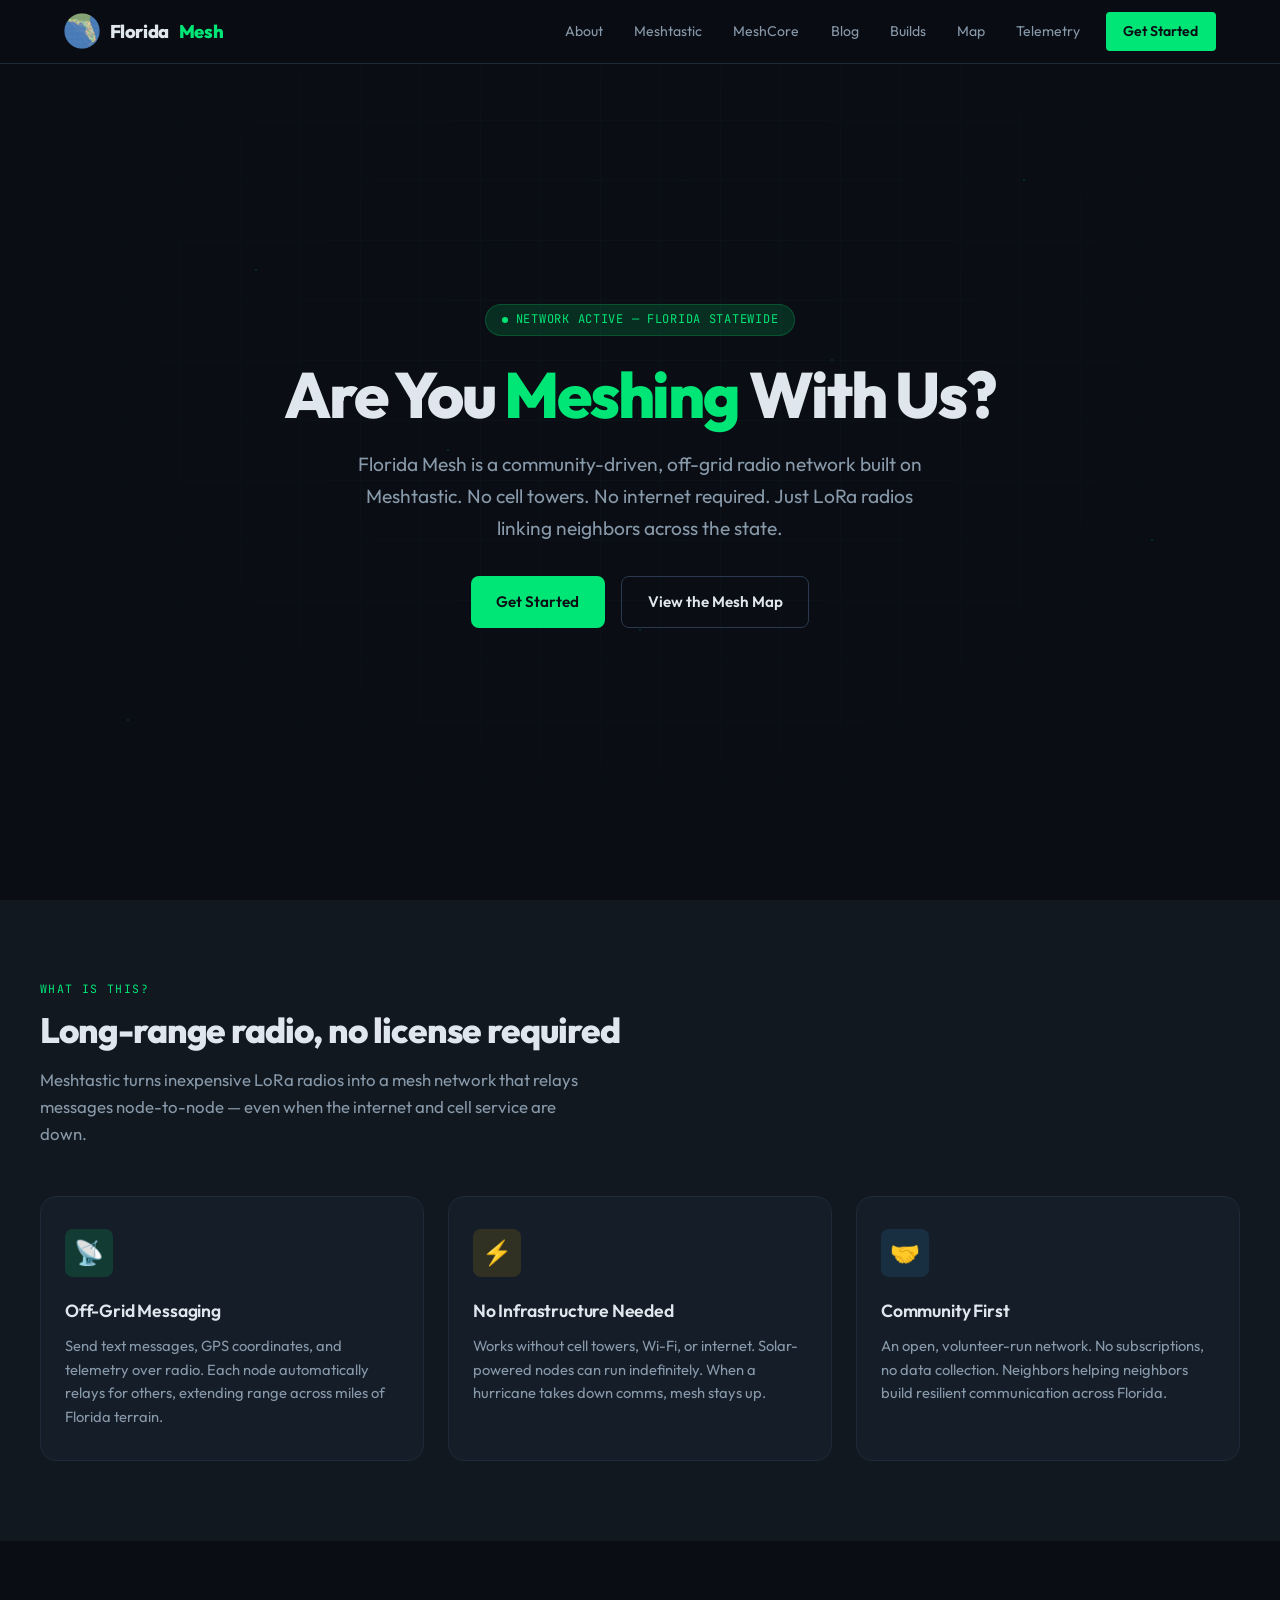
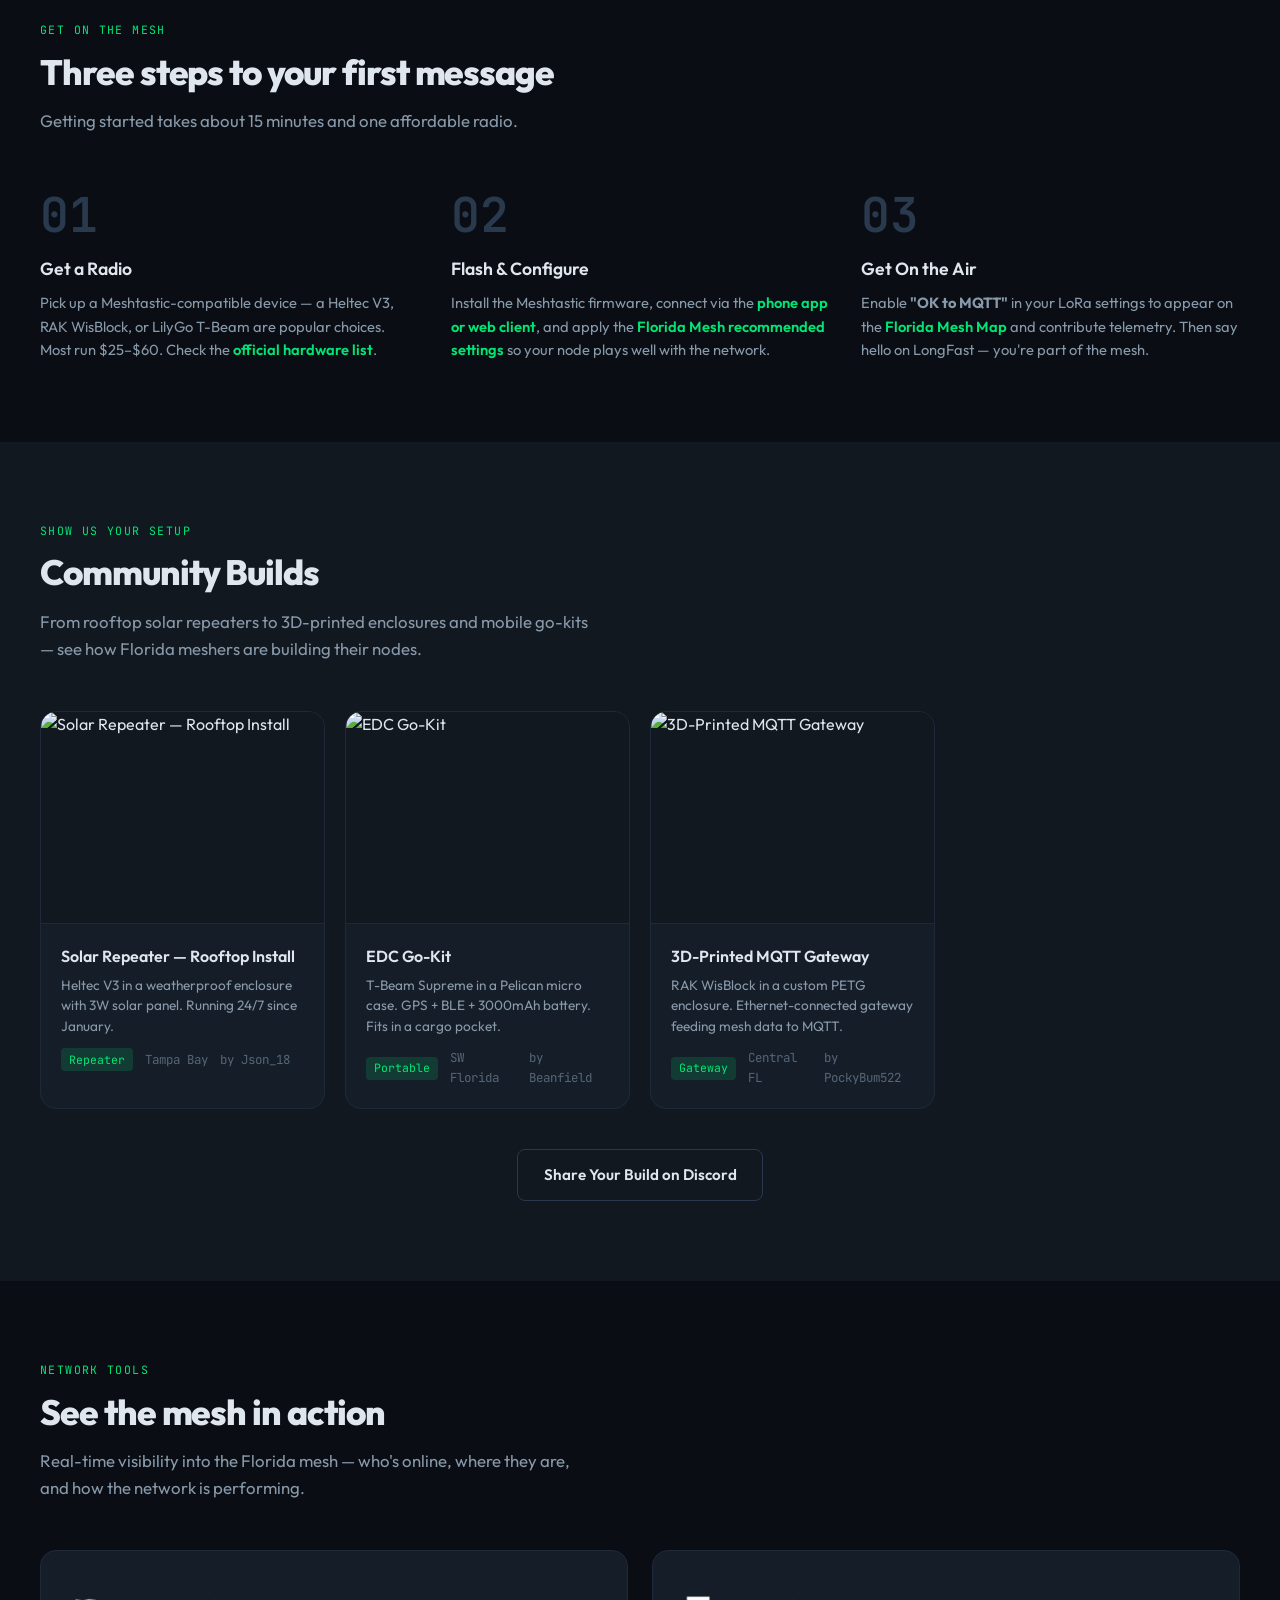
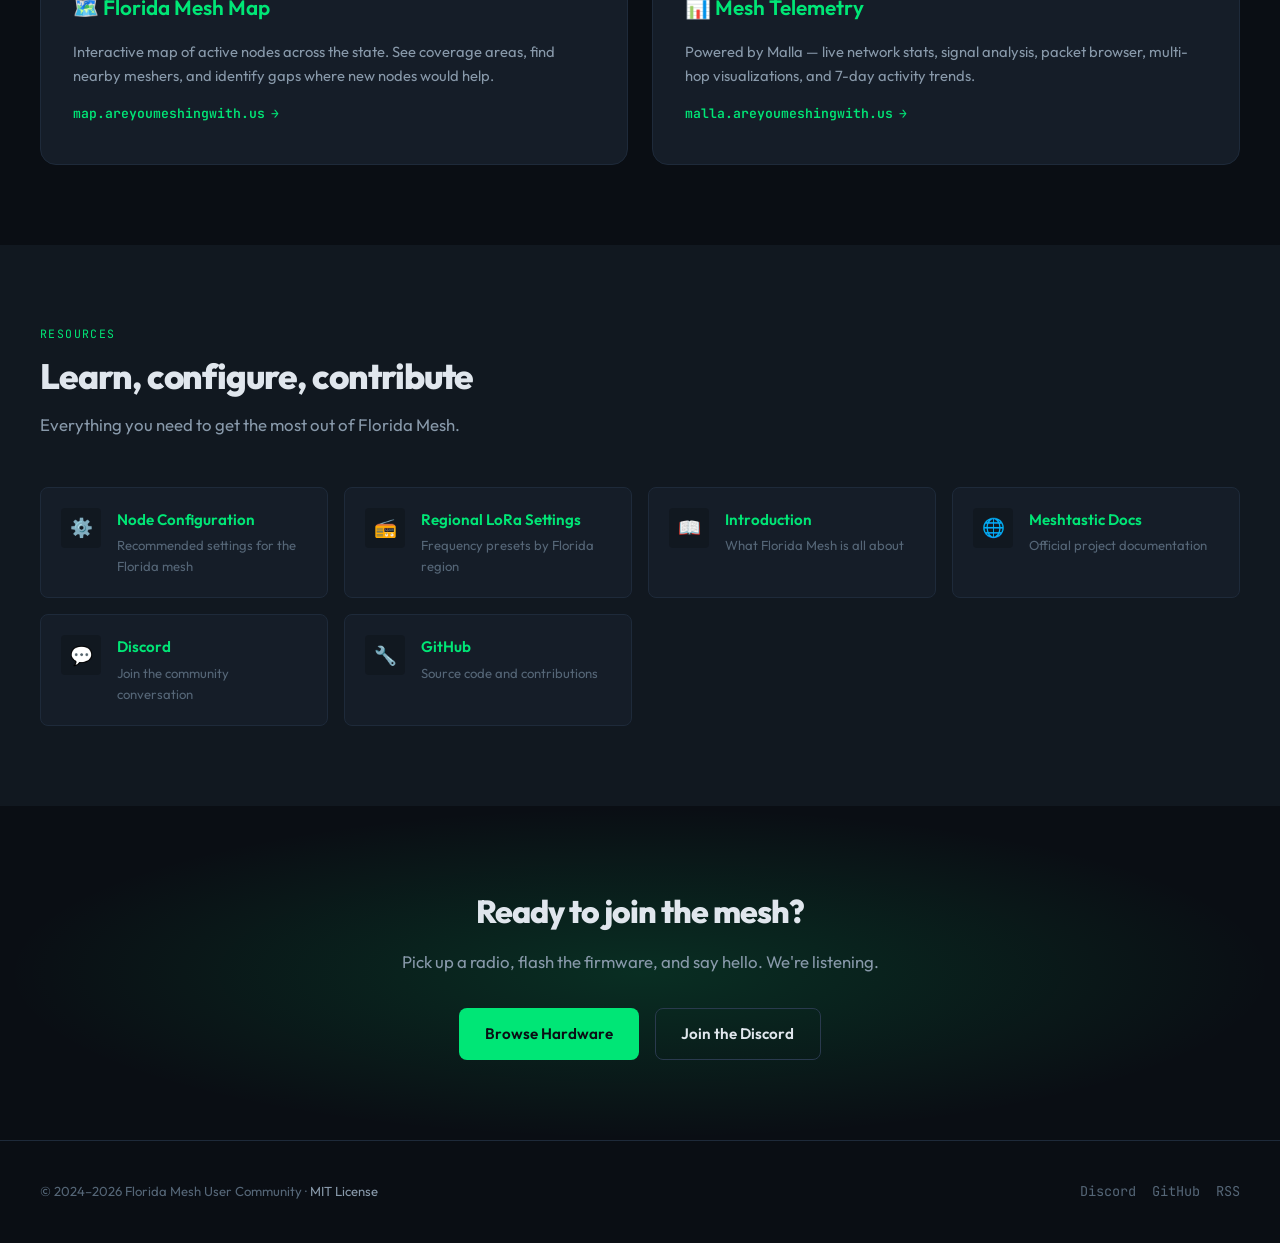
==== index.html @ 5ef7ae84 "Florida Mesh site redesign proposal" ====
<!DOCTYPE html>
<html lang="en">
<head>
  <meta charset="UTF-8">
  <meta name="viewport" content="width=device-width, initial-scale=1.0">
  <meta name="description" content="Florida Mesh — a community-driven Meshtastic mesh network connecting nodes across Florida using off-grid LoRa radio.">
  <title>Florida Mesh — Are You Meshing With Us?</title>
  <link rel="preconnect" href="https://fonts.googleapis.com">
  <link rel="preconnect" href="https://fonts.gstatic.com" crossorigin>
  <link href="https://fonts.googleapis.com/css2?family=JetBrains+Mono:wght@400;600&family=Outfit:wght@300;400;600;800&display=swap" rel="stylesheet">
  <link rel="stylesheet" href="style.css">
  <link rel="icon" href="images/logo-sm.png" type="image/png">
</head>
<body>

  <!-- ======== NAVIGATION ======== -->
  <nav class="site-nav" role="navigation" aria-label="Main navigation">
    <div class="nav-inner">
      <a href="/" class="nav-brand" aria-label="Florida Mesh Home">
        <img src="images/logo-sm.png" alt="Florida Mesh logo" width="36" height="36">
        Florida <span>Mesh</span>
      </a>

      <button class="nav-toggle" aria-label="Toggle menu" aria-expanded="false">
        <span></span><span></span><span></span>
      </button>

      <ul class="nav-links" id="nav-links" role="list">
        <li><a href="#about">About</a></li>
        <li><a href="https://areyoumeshingwith.us/docs/meshtastic-docs/">Meshtastic</a></li>
        <li><a href="https://areyoumeshingwith.us/docs/meshcore-docs/">MeshCore</a></li>
        <li><a href="https://areyoumeshingwith.us/blog/">Blog</a></li>
        <li><a href="#builds">Builds</a></li>
        <li><a href="https://map.areyoumeshingwith.us" target="_blank" rel="noopener">Map</a></li>
        <li><a href="https://malla.areyoumeshingwith.us" target="_blank" rel="noopener">Telemetry</a></li>
        <li><a href="#get-started" class="nav-cta">Get Started</a></li>
      </ul>
    </div>
  </nav>

  <!-- ======== HERO ======== -->
  <section class="hero" id="home">
    <div class="hero-mesh" aria-hidden="true"></div>
    <div class="hero-content">
      <div class="hero-badge">Network Active — Florida Statewide</div>
      <h1>Are You <em>Meshing</em> With&nbsp;Us?</h1>
      <p class="hero-sub">
        Florida Mesh is a community-driven, off-grid radio network built on Meshtastic.
        No cell towers. No internet required. Just LoRa radios linking neighbors
        across the state.
      </p>
      <div class="hero-actions">
        <a href="#get-started" class="btn btn-primary">Get Started</a>
        <a href="https://map.areyoumeshingwith.us" class="btn btn-secondary" target="_blank" rel="noopener">View the Mesh Map</a>
      </div>
    </div>
  </section>

  <!-- ======== WHAT IS MESHTASTIC ======== -->
  <section class="section section-alt" id="about">
    <div class="section-inner">
      <div class="section-label reveal">What is this?</div>
      <h2 class="section-title reveal">Long-range radio, no license required</h2>
      <p class="section-desc reveal">
        Meshtastic turns inexpensive LoRa radios into a mesh network that relays messages
        node-to-node — even when the internet and cell service are down.
      </p>

      <div class="explainer-grid">
        <div class="explainer-card reveal">
          <div class="explainer-icon green">📡</div>
          <h3>Off-Grid Messaging</h3>
          <p>
            Send text messages, GPS coordinates, and telemetry over radio. Each node
            automatically relays for others, extending range across miles of Florida terrain.
          </p>
        </div>
        <div class="explainer-card reveal">
          <div class="explainer-icon amber">⚡</div>
          <h3>No Infrastructure Needed</h3>
          <p>
            Works without cell towers, Wi-Fi, or internet. Solar-powered nodes can run
            indefinitely. When a hurricane takes down comms, mesh stays up.
          </p>
        </div>
        <div class="explainer-card reveal">
          <div class="explainer-icon blue">🤝</div>
          <h3>Community First</h3>
          <p>
            An open, volunteer-run network. No subscriptions, no data collection.
            Neighbors helping neighbors build resilient communication across Florida.
          </p>
        </div>
      </div>
    </div>
  </section>

  <!-- ======== GET STARTED ======== -->
  <section class="section" id="get-started">
    <div class="section-inner">
      <div class="section-label reveal">Get on the mesh</div>
      <h2 class="section-title reveal">Three steps to your first message</h2>
      <p class="section-desc reveal">
        Getting started takes about 15 minutes and one affordable radio.
      </p>

      <div class="steps">
        <div class="step reveal">
          <h3>Get a Radio</h3>
          <p>
            Pick up a Meshtastic-compatible device — a Heltec V3, RAK WisBlock,
            or LilyGo T-Beam are popular choices. Most run $25–$60. Check the
            <a href="https://meshtastic.org/docs/hardware/" target="_blank" rel="noopener">official hardware list</a>.
          </p>
        </div>
        <div class="step reveal">
          <h3>Flash &amp; Configure</h3>
          <p>
            Install the Meshtastic firmware, connect via the
            <a href="https://meshtastic.org/docs/software/" target="_blank" rel="noopener">phone app or web client</a>,
            and apply the
            <a href="https://areyoumeshingwith.us/docs/meshtastic-docs/configuration/">Florida Mesh recommended settings</a>
            so your node plays well with the network.
          </p>
        </div>
        <div class="step reveal">
          <h3>Get On the Air</h3>
          <p>
            Enable <strong>"OK to MQTT"</strong> in your LoRa settings to appear on the
            <a href="https://map.areyoumeshingwith.us" target="_blank" rel="noopener">Florida Mesh Map</a>
            and contribute telemetry. Then say hello on LongFast — you're part of the mesh.
          </p>
        </div>
      </div>
    </div>
  </section>

  <!-- ======== COMMUNITY BUILDS ======== -->
  <section class="section section-alt" id="builds">
    <div class="section-inner">
      <div class="section-label reveal">Show us your setup</div>
      <h2 class="section-title reveal">Community Builds</h2>
      <p class="section-desc reveal">
        From rooftop solar repeaters to 3D-printed enclosures and mobile go-kits —
        see how Florida meshers are building their nodes.
      </p>

      <!-- JS populates this from builds.json. Static fallback below for no-JS. -->
      <div class="builds-grid" id="builds-grid">
        <noscript>
          <div class="build-card">
            <div class="build-image">
              <div class="placeholder-inner">
                <div class="placeholder-icon">📡</div>
                Builds load with JS
              </div>
            </div>
            <div class="build-info">
              <h3>Enable JavaScript</h3>
              <p>Community builds are loaded dynamically. Enable JS or visit our Discord to see them.</p>
            </div>
          </div>
        </noscript>
      </div>

      <div class="builds-cta reveal">
        <a href="https://discord.com/invite/floridamesh" class="btn btn-secondary" target="_blank" rel="noopener">
          Share Your Build on Discord
        </a>
      </div>
    </div>
  </section>

  <!-- ======== NETWORK TOOLS ======== -->
  <section class="section" id="tools">
    <div class="section-inner">
      <div class="section-label reveal">Network tools</div>
      <h2 class="section-title reveal">See the mesh in action</h2>
      <p class="section-desc reveal">
        Real-time visibility into the Florida mesh — who's online, where they are,
        and how the network is performing.
      </p>

      <div class="tools-grid">
        <a href="https://map.areyoumeshingwith.us" class="tool-card reveal" target="_blank" rel="noopener">
          <h3>🗺️ Florida Mesh Map</h3>
          <p>
            Interactive map of active nodes across the state. See coverage areas,
            find nearby meshers, and identify gaps where new nodes would help.
          </p>
          <span class="tool-link">map.areyoumeshingwith.us</span>
        </a>

        <a href="https://malla.areyoumeshingwith.us" class="tool-card reveal" target="_blank" rel="noopener">
          <h3>📊 Mesh Telemetry</h3>
          <p>
            Powered by Malla — live network stats, signal analysis, packet browser,
            multi-hop visualizations, and 7-day activity trends.
          </p>
          <span class="tool-link">malla.areyoumeshingwith.us</span>
        </a>
      </div>
    </div>
  </section>

  <!-- ======== RESOURCES ======== -->
  <section class="section section-alt" id="resources">
    <div class="section-inner">
      <div class="section-label reveal">Resources</div>
      <h2 class="section-title reveal">Learn, configure, contribute</h2>
      <p class="section-desc reveal">
        Everything you need to get the most out of Florida Mesh.
      </p>

      <div class="resources-grid">
        <a href="https://areyoumeshingwith.us/docs/meshtastic-docs/configuration/" class="resource-item reveal">
          <div class="resource-icon">⚙️</div>
          <div class="resource-text">
            <h4>Node Configuration</h4>
            <p>Recommended settings for the Florida mesh</p>
          </div>
        </a>

        <a href="https://areyoumeshingwith.us/docs/meshtastic-docs/regional-lora-settings/" class="resource-item reveal">
          <div class="resource-icon">📻</div>
          <div class="resource-text">
            <h4>Regional LoRa Settings</h4>
            <p>Frequency presets by Florida region</p>
          </div>
        </a>

        <a href="https://areyoumeshingwith.us/docs/introduction/" class="resource-item reveal">
          <div class="resource-icon">📖</div>
          <div class="resource-text">
            <h4>Introduction</h4>
            <p>What Florida Mesh is all about</p>
          </div>
        </a>

        <a href="https://meshtastic.org/docs/introduction/" class="resource-item reveal" target="_blank" rel="noopener">
          <div class="resource-icon">🌐</div>
          <div class="resource-text">
            <h4>Meshtastic Docs</h4>
            <p>Official project documentation</p>
          </div>
        </a>

        <a href="https://discord.com/invite/floridamesh" class="resource-item reveal" target="_blank" rel="noopener">
          <div class="resource-icon">💬</div>
          <div class="resource-text">
            <h4>Discord</h4>
            <p>Join the community conversation</p>
          </div>
        </a>

        <a href="https://github.com/flmesh" class="resource-item reveal" target="_blank" rel="noopener">
          <div class="resource-icon">🔧</div>
          <div class="resource-text">
            <h4>GitHub</h4>
            <p>Source code and contributions</p>
          </div>
        </a>
      </div>
    </div>
  </section>

  <!-- ======== CTA BANNER ======== -->
  <section class="cta-banner">
    <h2 class="reveal">Ready to join the mesh?</h2>
    <p class="reveal">Pick up a radio, flash the firmware, and say hello. We're listening.</p>
    <div class="hero-actions reveal">
      <a href="https://meshtastic.org/docs/hardware/" class="btn btn-primary" target="_blank" rel="noopener">Browse Hardware</a>
      <a href="https://discord.com/invite/floridamesh" class="btn btn-secondary" target="_blank" rel="noopener">Join the Discord</a>
    </div>
  </section>

  <!-- ======== FOOTER ======== -->
  <footer class="site-footer">
    <div class="footer-inner">
      <div class="footer-left">
        © 2024–2026 Florida Mesh User Community ·
        <a href="https://github.com/flmesh/areyoumeshingwith.us/blob/main/LICENSE" target="_blank" rel="noopener">MIT License</a>
      </div>
      <div class="footer-socials">
        <a href="https://discord.com/invite/floridamesh" target="_blank" rel="noopener">Discord</a>
        <a href="https://github.com/flmesh" target="_blank" rel="noopener">GitHub</a>
        <a href="https://areyoumeshingwith.us/index.xml">RSS</a>
      </div>
    </div>
  </footer>

  <script src="site.js"></script>
</body>
</html>
---- style.css ----
/* ============================================
   Florida Mesh — Site Stylesheet
   Pure CSS3 — no preprocessor, no framework
   ============================================ */

/* ============================================
   CUSTOM PROPERTIES
   ============================================ */
:root {
  --bg-primary: #0a0e14;
  --bg-secondary: #111820;
  --bg-card: #151d28;
  --bg-card-hover: #1a2433;
  --border-subtle: #1e2a3a;
  --border-accent: #2a3a4e;

  --text-primary: #e0e6ed;
  --text-secondary: #8899aa;
  --text-muted: #556677;

  --accent-green: #00e676;
  --accent-green-dim: #00c853;
  --accent-green-glow: rgba(0, 230, 118, 0.15);
  --accent-amber: #ffc107;
  --accent-amber-dim: #ff9800;
  --accent-blue: #29b6f6;

  --font-display: 'Outfit', sans-serif;
  --font-mono: 'JetBrains Mono', monospace;

  --radius-sm: 4px;
  --radius-md: 8px;
  --radius-lg: 16px;

  --max-width: 1200px;
  --nav-height: 64px;
}

/* ============================================
   RESET & BASE
   ============================================ */
*, *::before, *::after {
  margin: 0;
  padding: 0;
  box-sizing: border-box;
}

html {
  scroll-behavior: smooth;
  -webkit-text-size-adjust: 100%;
}

body {
  font-family: var(--font-display);
  font-weight: 400;
  color: var(--text-primary);
  background: var(--bg-primary);
  line-height: 1.6;
  overflow-x: hidden;
}

a {
  color: var(--accent-green);
  text-decoration: none;
  transition: color 0.2s;
}

a:hover {
  color: var(--accent-green-dim);
}

img {
  max-width: 100%;
  height: auto;
  display: block;
}

/* ============================================
   NAVIGATION
   ============================================ */
.site-nav {
  position: fixed;
  top: 0;
  left: 0;
  right: 0;
  height: var(--nav-height);
  background: rgba(10, 14, 20, 0.92);
  backdrop-filter: blur(12px);
  -webkit-backdrop-filter: blur(12px);
  border-bottom: 1px solid var(--border-subtle);
  z-index: 1000;
  display: flex;
  align-items: center;
  justify-content: center;
}

.nav-inner {
  width: 100%;
  max-width: var(--max-width);
  padding: 0 1.5rem;
  display: flex;
  align-items: center;
  justify-content: space-between;
}

.nav-brand {
  display: flex;
  align-items: center;
  gap: 0.6rem;
  font-weight: 800;
  font-size: 1.15rem;
  color: var(--text-primary);
  letter-spacing: -0.02em;
}

.nav-brand img {
  width: 36px;
  height: 36px;
}

.nav-brand span {
  color: var(--accent-green);
}

.nav-links {
  display: flex;
  align-items: center;
  gap: 0.25rem;
  list-style: none;
}

.nav-links a {
  display: block;
  padding: 0.5rem 0.85rem;
  color: var(--text-secondary);
  font-size: 0.88rem;
  font-weight: 400;
  border-radius: var(--radius-sm);
  transition: color 0.2s, background 0.2s;
  white-space: nowrap;
}

.nav-links a:hover {
  color: var(--text-primary);
  background: rgba(255, 255, 255, 0.04);
}

.nav-links a.nav-cta {
  background: var(--accent-green);
  color: var(--bg-primary);
  font-weight: 600;
  padding: 0.5rem 1.1rem;
  margin-left: 0.5rem;
}

.nav-links a.nav-cta:hover {
  background: var(--accent-green-dim);
  color: var(--bg-primary);
}

/* Hamburger toggle */
.nav-toggle {
  display: none;
  background: none;
  border: none;
  cursor: pointer;
  padding: 0.5rem;
  flex-direction: column;
  gap: 5px;
}

.nav-toggle span {
  display: block;
  width: 22px;
  height: 2px;
  background: var(--text-secondary);
  border-radius: 2px;
  transition: transform 0.3s, opacity 0.3s;
}

.nav-toggle.active span:nth-child(1) {
  transform: translateY(7px) rotate(45deg);
}

.nav-toggle.active span:nth-child(2) {
  opacity: 0;
}

.nav-toggle.active span:nth-child(3) {
  transform: translateY(-7px) rotate(-45deg);
}

/* ============================================
   HERO
   ============================================ */
.hero {
  position: relative;
  min-height: 100vh;
  display: flex;
  align-items: center;
  justify-content: center;
  padding: calc(var(--nav-height) + 2rem) 1.5rem 4rem;
  overflow: hidden;
}

.hero-mesh {
  position: absolute;
  inset: 0;
  opacity: 0.12;
  background:
    radial-gradient(circle at 20% 30%, var(--accent-green) 1px, transparent 1px),
    radial-gradient(circle at 80% 20%, var(--accent-green) 1px, transparent 1px),
    radial-gradient(circle at 50% 70%, var(--accent-green) 1px, transparent 1px),
    radial-gradient(circle at 10% 80%, var(--accent-green) 1px, transparent 1px),
    radial-gradient(circle at 90% 60%, var(--accent-green) 1px, transparent 1px),
    radial-gradient(circle at 35% 50%, var(--accent-green) 1px, transparent 1px),
    radial-gradient(circle at 65% 40%, var(--accent-green) 1px, transparent 1px);
  background-size: 100% 100%;
  animation: mesh-drift 20s ease-in-out infinite alternate;
}

@keyframes mesh-drift {
  0% { transform: scale(1) translate(0, 0); }
  100% { transform: scale(1.1) translate(-2%, -1%); }
}

.hero::before {
  content: '';
  position: absolute;
  inset: 0;
  background-image:
    linear-gradient(var(--border-subtle) 1px, transparent 1px),
    linear-gradient(90deg, var(--border-subtle) 1px, transparent 1px);
  background-size: 60px 60px;
  opacity: 0.15;
  mask-image: radial-gradient(ellipse at 50% 40%, black 20%, transparent 70%);
  -webkit-mask-image: radial-gradient(ellipse at 50% 40%, black 20%, transparent 70%);
}

.hero-content {
  position: relative;
  z-index: 1;
  max-width: 760px;
  text-align: center;
}

.hero-badge {
  display: inline-flex;
  align-items: center;
  gap: 0.5rem;
  padding: 0.35rem 1rem;
  background: var(--accent-green-glow);
  border: 1px solid rgba(0, 230, 118, 0.2);
  border-radius: 100px;
  font-family: var(--font-mono);
  font-size: 0.75rem;
  color: var(--accent-green);
  letter-spacing: 0.06em;
  text-transform: uppercase;
  margin-bottom: 1.5rem;
  animation: fade-in-up 0.6s ease-out both;
}

.hero-badge::before {
  content: '';
  width: 6px;
  height: 6px;
  background: var(--accent-green);
  border-radius: 50%;
  animation: pulse-dot 2s ease-in-out infinite;
}

@keyframes pulse-dot {
  0%, 100% { opacity: 1; box-shadow: 0 0 0 0 rgba(0, 230, 118, 0.4); }
  50% { opacity: 0.7; box-shadow: 0 0 0 6px rgba(0, 230, 118, 0); }
}

.hero h1 {
  font-size: clamp(2.4rem, 6vw, 4rem);
  font-weight: 800;
  line-height: 1.08;
  letter-spacing: -0.035em;
  margin-bottom: 1.25rem;
  animation: fade-in-up 0.6s ease-out 0.1s both;
}

.hero h1 em {
  font-style: normal;
  color: var(--accent-green);
}

.hero-sub {
  font-size: clamp(1rem, 2.2vw, 1.2rem);
  color: var(--text-secondary);
  line-height: 1.65;
  max-width: 580px;
  margin: 0 auto 2rem;
  animation: fade-in-up 0.6s ease-out 0.2s both;
}

.hero-actions {
  display: flex;
  gap: 1rem;
  justify-content: center;
  flex-wrap: wrap;
  animation: fade-in-up 0.6s ease-out 0.3s both;
}

@keyframes fade-in-up {
  from { opacity: 0; transform: translateY(16px); }
  to { opacity: 1; transform: translateY(0); }
}

/* ============================================
   BUTTONS
   ============================================ */
.btn {
  display: inline-flex;
  align-items: center;
  gap: 0.5rem;
  padding: 0.8rem 1.6rem;
  font-family: var(--font-display);
  font-size: 0.95rem;
  font-weight: 600;
  border-radius: var(--radius-md);
  border: none;
  cursor: pointer;
  transition: transform 0.15s, box-shadow 0.2s, background 0.2s;
}

.btn:active { transform: scale(0.97); }

.btn-primary {
  background: var(--accent-green);
  color: var(--bg-primary);
}

.btn-primary:hover {
  background: var(--accent-green-dim);
  color: var(--bg-primary);
  box-shadow: 0 0 24px rgba(0, 230, 118, 0.25);
}

.btn-secondary {
  background: transparent;
  color: var(--text-primary);
  border: 1px solid var(--border-accent);
}

.btn-secondary:hover {
  border-color: var(--text-secondary);
  color: var(--text-primary);
  background: rgba(255, 255, 255, 0.03);
}

/* ============================================
   SECTIONS — SHARED LAYOUT
   ============================================ */
.section {
  padding: 5rem 1.5rem;
}

.section-inner {
  max-width: var(--max-width);
  margin: 0 auto;
}

.section-label {
  font-family: var(--font-mono);
  font-size: 0.72rem;
  color: var(--accent-green);
  text-transform: uppercase;
  letter-spacing: 0.12em;
  margin-bottom: 0.75rem;
}

.section-title {
  font-size: clamp(1.6rem, 3.5vw, 2.2rem);
  font-weight: 800;
  letter-spacing: -0.03em;
  line-height: 1.15;
  margin-bottom: 1rem;
}

.section-desc {
  color: var(--text-secondary);
  font-size: 1.05rem;
  max-width: 560px;
  line-height: 1.6;
  margin-bottom: 3rem;
}

.section-alt {
  background: var(--bg-secondary);
}

/* ============================================
   EXPLAINER CARDS (3-up)
   ============================================ */
.explainer-grid {
  display: grid;
  grid-template-columns: repeat(3, 1fr);
  gap: 1.5rem;
}

.explainer-card {
  background: var(--bg-card);
  border: 1px solid var(--border-subtle);
  border-radius: var(--radius-lg);
  padding: 2rem 1.5rem;
  transition: border-color 0.25s, transform 0.2s;
}

.explainer-card:hover {
  border-color: var(--border-accent);
  transform: translateY(-2px);
}

.explainer-icon {
  width: 48px;
  height: 48px;
  display: flex;
  align-items: center;
  justify-content: center;
  border-radius: var(--radius-md);
  margin-bottom: 1.25rem;
  font-size: 1.5rem;
}

.explainer-icon.green { background: var(--accent-green-glow); }
.explainer-icon.amber { background: rgba(255, 193, 7, 0.12); }
.explainer-icon.blue { background: rgba(41, 182, 246, 0.12); }

.explainer-card h3 {
  font-size: 1.1rem;
  font-weight: 600;
  margin-bottom: 0.6rem;
  letter-spacing: -0.01em;
}

.explainer-card p {
  color: var(--text-secondary);
  font-size: 0.92rem;
  line-height: 1.6;
}

/* ============================================
   GET STARTED STEPS
   ============================================ */
.steps {
  display: grid;
  grid-template-columns: repeat(3, 1fr);
  gap: 2rem;
  counter-reset: step-counter;
}

.step {
  position: relative;
  counter-increment: step-counter;
  padding-top: 0.5rem;
}

.step::before {
  content: counter(step-counter, decimal-leading-zero);
  font-family: var(--font-mono);
  font-size: 3rem;
  font-weight: 600;
  color: var(--border-accent);
  line-height: 1;
  display: block;
  margin-bottom: 1rem;
}

.step h3 {
  font-size: 1.1rem;
  font-weight: 600;
  margin-bottom: 0.5rem;
}

.step p {
  color: var(--text-secondary);
  font-size: 0.92rem;
  line-height: 1.6;
}

.step a {
  font-weight: 600;
}

/* ============================================
   COMMUNITY BUILDS / GALLERY
   ============================================ */
.builds-grid {
  display: grid;
  grid-template-columns: repeat(auto-fill, minmax(280px, 1fr));
  gap: 1.25rem;
}

.build-card {
  background: var(--bg-card);
  border: 1px solid var(--border-subtle);
  border-radius: var(--radius-lg);
  overflow: hidden;
  transition: border-color 0.25s, transform 0.2s;
}

.build-card:hover {
  border-color: var(--border-accent);
  transform: translateY(-3px);
}

.build-image {
  width: 100%;
  aspect-ratio: 4/3;
  background: var(--bg-secondary);
  display: flex;
  align-items: center;
  justify-content: center;
  color: var(--text-muted);
  font-family: var(--font-mono);
  font-size: 0.8rem;
  border-bottom: 1px solid var(--border-subtle);
}

.build-image .placeholder-icon {
  font-size: 2.5rem;
  margin-bottom: 0.5rem;
}

.build-image .placeholder-inner {
  text-align: center;
}

.build-image-img {
  width: 100%;
  aspect-ratio: 4/3;
  object-fit: cover;
  background: var(--bg-secondary);
  border-bottom: 1px solid var(--border-subtle);
}

.build-info {
  padding: 1.25rem;
}

.build-info h3 {
  font-size: 1rem;
  font-weight: 600;
  margin-bottom: 0.35rem;
}

.build-info p {
  color: var(--text-secondary);
  font-size: 0.85rem;
  line-height: 1.5;
}

.build-meta {
  display: flex;
  align-items: center;
  gap: 0.75rem;
  margin-top: 0.75rem;
  font-size: 0.78rem;
  color: var(--text-muted);
  font-family: var(--font-mono);
}

.build-tag {
  padding: 0.15rem 0.5rem;
  background: var(--accent-green-glow);
  color: var(--accent-green);
  border-radius: var(--radius-sm);
  font-size: 0.72rem;
}

.builds-cta {
  text-align: center;
  margin-top: 2.5rem;
}

/* ============================================
   NETWORK TOOLS (Map + Telemetry)
   ============================================ */
.tools-grid {
  display: grid;
  grid-template-columns: repeat(2, 1fr);
  gap: 1.5rem;
}

.tool-card {
  background: var(--bg-card);
  border: 1px solid var(--border-subtle);
  border-radius: var(--radius-lg);
  padding: 2.5rem 2rem;
  display: flex;
  flex-direction: column;
  gap: 1rem;
  transition: border-color 0.25s, transform 0.2s;
}

.tool-card:hover {
  border-color: var(--accent-green);
  transform: translateY(-2px);
  color: var(--text-primary);
}

.tool-card h3 {
  font-size: 1.3rem;
  font-weight: 600;
}

.tool-card p {
  color: var(--text-secondary);
  font-size: 0.92rem;
  line-height: 1.6;
  flex: 1;
}

.tool-link {
  font-family: var(--font-mono);
  font-size: 0.82rem;
  font-weight: 600;
  display: inline-flex;
  align-items: center;
  gap: 0.4rem;
}

.tool-link::after {
  content: '→';
  transition: transform 0.2s;
}

.tool-card:hover .tool-link::after {
  transform: translateX(4px);
}

/* ============================================
   RESOURCES GRID
   ============================================ */
.resources-grid {
  display: grid;
  grid-template-columns: repeat(auto-fill, minmax(240px, 1fr));
  gap: 1rem;
}

.resource-item {
  display: flex;
  align-items: flex-start;
  gap: 1rem;
  padding: 1.25rem;
  background: var(--bg-card);
  border: 1px solid var(--border-subtle);
  border-radius: var(--radius-md);
  transition: border-color 0.2s;
}

.resource-item:hover {
  border-color: var(--border-accent);
  color: var(--text-primary);
}

.resource-icon {
  flex-shrink: 0;
  width: 40px;
  height: 40px;
  display: flex;
  align-items: center;
  justify-content: center;
  background: var(--bg-secondary);
  border-radius: var(--radius-sm);
  font-size: 1.15rem;
}

.resource-text h4 {
  font-size: 0.95rem;
  font-weight: 600;
  margin-bottom: 0.2rem;
}

.resource-text p {
  font-size: 0.82rem;
  color: var(--text-muted);
}

/* ============================================
   CTA BANNER
   ============================================ */
.cta-banner {
  text-align: center;
  padding: 5rem 1.5rem;
  position: relative;
}

.cta-banner::before {
  content: '';
  position: absolute;
  inset: 0;
  background: radial-gradient(ellipse at 50% 50%, var(--accent-green-glow), transparent 70%);
  pointer-events: none;
}

.cta-banner h2 {
  font-size: clamp(1.5rem, 3vw, 2rem);
  font-weight: 800;
  letter-spacing: -0.03em;
  margin-bottom: 0.75rem;
  position: relative;
}

.cta-banner p {
  color: var(--text-secondary);
  font-size: 1.05rem;
  margin-bottom: 2rem;
  position: relative;
}

.cta-banner .hero-actions {
  position: relative;
}

/* ============================================
   FOOTER
   ============================================ */
.site-footer {
  border-top: 1px solid var(--border-subtle);
  padding: 2.5rem 1.5rem;
}

.footer-inner {
  max-width: var(--max-width);
  margin: 0 auto;
  display: flex;
  align-items: center;
  justify-content: space-between;
  flex-wrap: wrap;
  gap: 1rem;
}

.footer-left {
  font-size: 0.82rem;
  color: var(--text-muted);
}

.footer-left a {
  color: var(--text-secondary);
}

.footer-socials {
  display: flex;
  gap: 1rem;
}

.footer-socials a {
  color: var(--text-muted);
  font-size: 0.85rem;
  font-family: var(--font-mono);
  transition: color 0.2s;
}

.footer-socials a:hover {
  color: var(--accent-green);
}

/* ============================================
   PAGE CONTENT — for blog/docs subpages
   ============================================ */
.page-content {
  max-width: 780px;
  margin: 0 auto;
  padding: calc(var(--nav-height) + 3rem) 1.5rem 5rem;
}

.page-content h1 {
  font-size: clamp(1.8rem, 4vw, 2.4rem);
  font-weight: 800;
  letter-spacing: -0.03em;
  line-height: 1.15;
  margin-bottom: 0.5rem;
}

.page-content .page-meta {
  font-size: 0.85rem;
  color: var(--text-muted);
  font-family: var(--font-mono);
  margin-bottom: 2.5rem;
  padding-bottom: 1.5rem;
  border-bottom: 1px solid var(--border-subtle);
}

.page-content h2 {
  font-size: 1.4rem;
  font-weight: 700;
  margin-top: 2.5rem;
  margin-bottom: 0.75rem;
  letter-spacing: -0.02em;
}

.page-content h3 {
  font-size: 1.15rem;
  font-weight: 600;
  margin-top: 2rem;
  margin-bottom: 0.5rem;
}

.page-content p {
  color: var(--text-secondary);
  margin-bottom: 1.25rem;
  line-height: 1.7;
}

.page-content ul, .page-content ol {
  color: var(--text-secondary);
  margin-bottom: 1.25rem;
  padding-left: 1.5rem;
  line-height: 1.7;
}

.page-content li {
  margin-bottom: 0.4rem;
}

.page-content code {
  font-family: var(--font-mono);
  font-size: 0.88em;
  background: var(--bg-card);
  padding: 0.15em 0.4em;
  border-radius: var(--radius-sm);
  border: 1px solid var(--border-subtle);
}

.page-content pre {
  background: var(--bg-card);
  border: 1px solid var(--border-subtle);
  border-radius: var(--radius-md);
  padding: 1.25rem;
  overflow-x: auto;
  margin-bottom: 1.5rem;
}

.page-content pre code {
  background: none;
  border: none;
  padding: 0;
  font-size: 0.85rem;
  line-height: 1.6;
}

.page-content strong {
  color: var(--text-primary);
  font-weight: 600;
}

.page-content blockquote {
  border-left: 3px solid var(--accent-green);
  padding-left: 1.25rem;
  margin: 1.5rem 0;
  color: var(--text-secondary);
  font-style: italic;
}

/* ============================================
   SCROLL REVEAL (progressive enhancement)
   ============================================ */
.reveal {
  opacity: 0;
  transform: translateY(20px);
  transition: opacity 0.5s ease-out, transform 0.5s ease-out;
}

.reveal.visible {
  opacity: 1;
  transform: translateY(0);
}

/* ============================================
   RESPONSIVE — TABLET
   ============================================ */
@media (max-width: 900px) {
  .explainer-grid {
    grid-template-columns: 1fr;
    gap: 1rem;
  }

  .steps {
    grid-template-columns: 1fr;
    gap: 2.5rem;
  }

  .tools-grid {
    grid-template-columns: 1fr;
  }
}

/* ============================================
   RESPONSIVE — MOBILE
   ============================================ */
@media (max-width: 768px) {
  .nav-toggle {
    display: flex;
  }

  .nav-links {
    display: none;
    position: fixed;
    top: var(--nav-height);
    left: 0;
    right: 0;
    bottom: 0;
    background: rgba(10, 14, 20, 0.98);
    backdrop-filter: blur(16px);
    -webkit-backdrop-filter: blur(16px);
    flex-direction: column;
    align-items: stretch;
    padding: 1.5rem;
    gap: 0.25rem;
    overflow-y: auto;
  }

  .nav-links.open {
    display: flex;
  }

  .nav-links a {
    font-size: 1.05rem;
    padding: 0.85rem 1rem;
    border-radius: var(--radius-md);
  }

  .nav-links a.nav-cta {
    text-align: center;
    margin-left: 0;
    margin-top: 0.5rem;
  }

  .hero {
    min-height: auto;
    padding: calc(var(--nav-height) + 3rem) 1.25rem 3rem;
  }

  .hero h1 {
    font-size: clamp(2rem, 8vw, 2.8rem);
  }

  .section {
    padding: 3.5rem 1.25rem;
  }

  .builds-grid {
    grid-template-columns: 1fr;
  }

  .resources-grid {
    grid-template-columns: 1fr;
  }

  .footer-inner {
    flex-direction: column;
    text-align: center;
  }

  .page-content {
    padding: calc(var(--nav-height) + 2rem) 1.25rem 3rem;
  }
}

/* ============================================
   RESPONSIVE — SMALL MOBILE
   ============================================ */
@media (max-width: 480px) {
  .hero-actions {
    flex-direction: column;
    align-items: stretch;
  }

  .btn {
    justify-content: center;
  }

  .tool-card {
    padding: 1.75rem 1.25rem;
  }
}
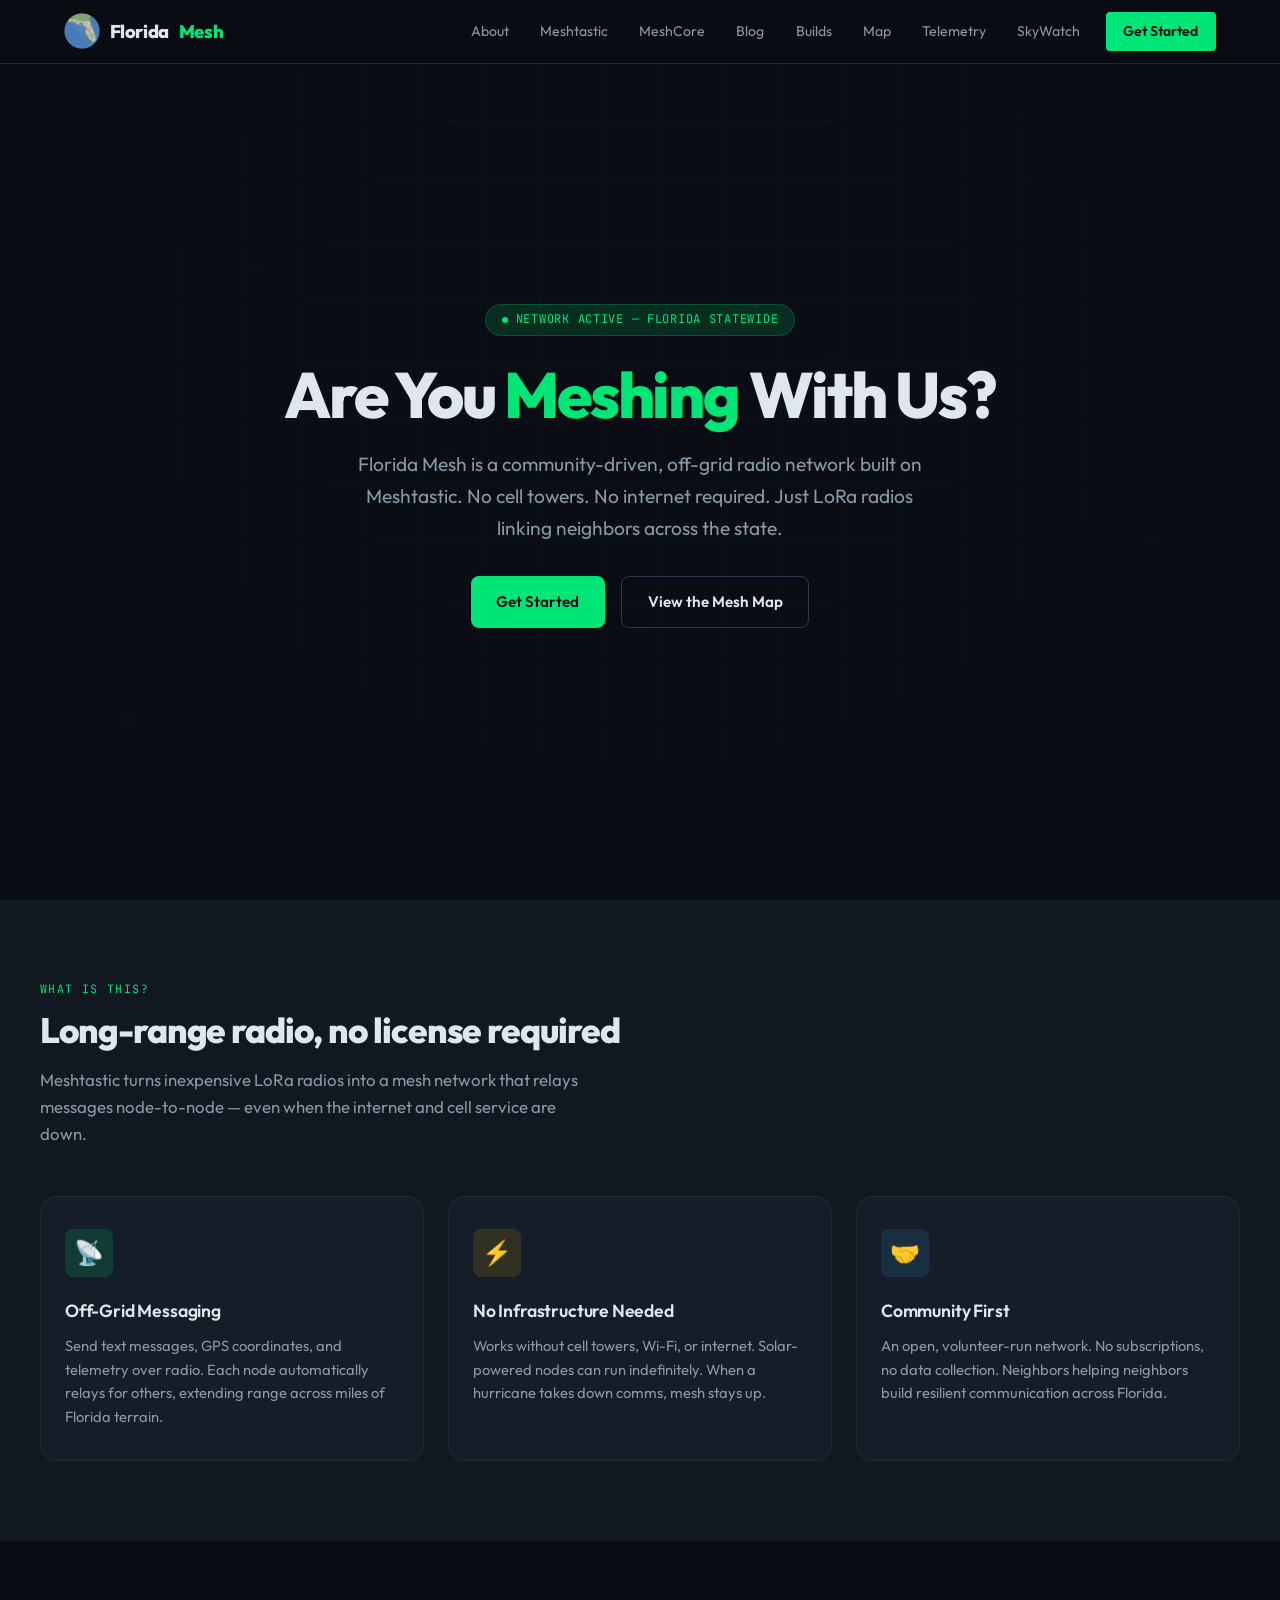
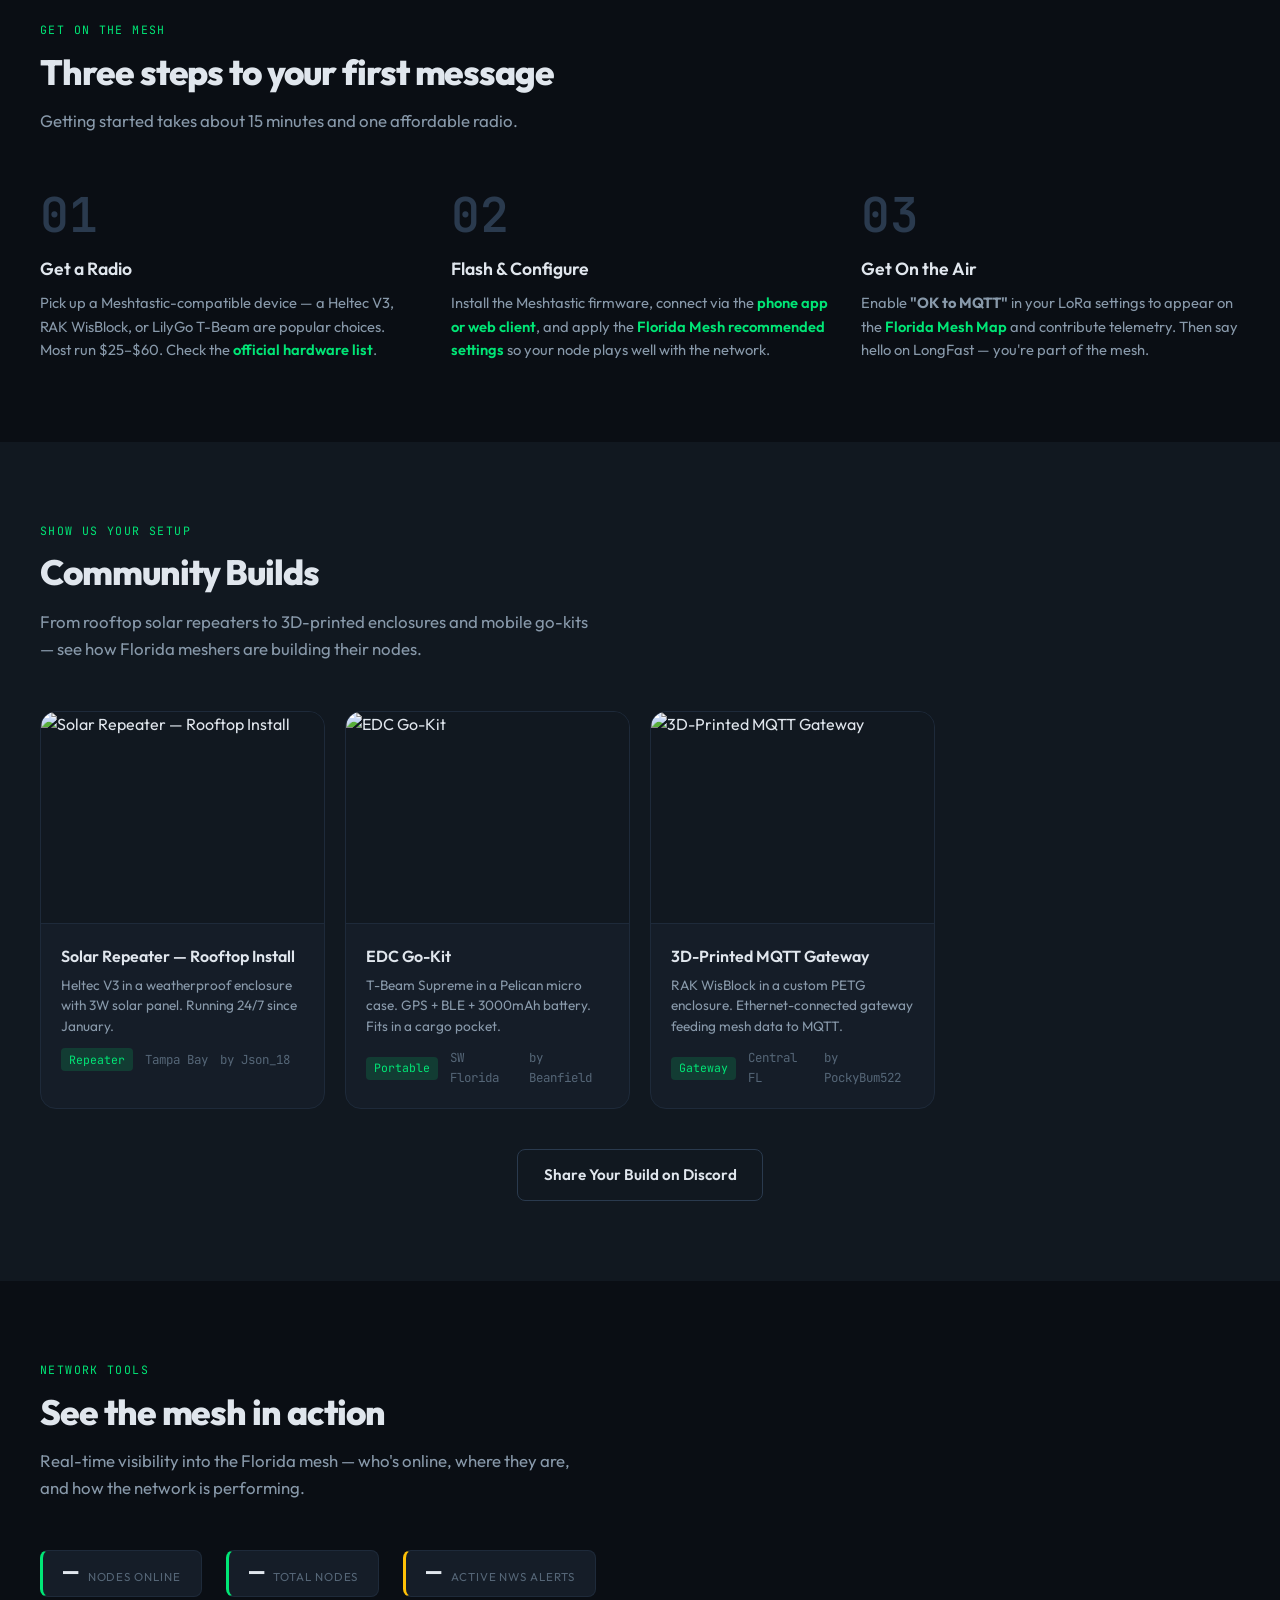
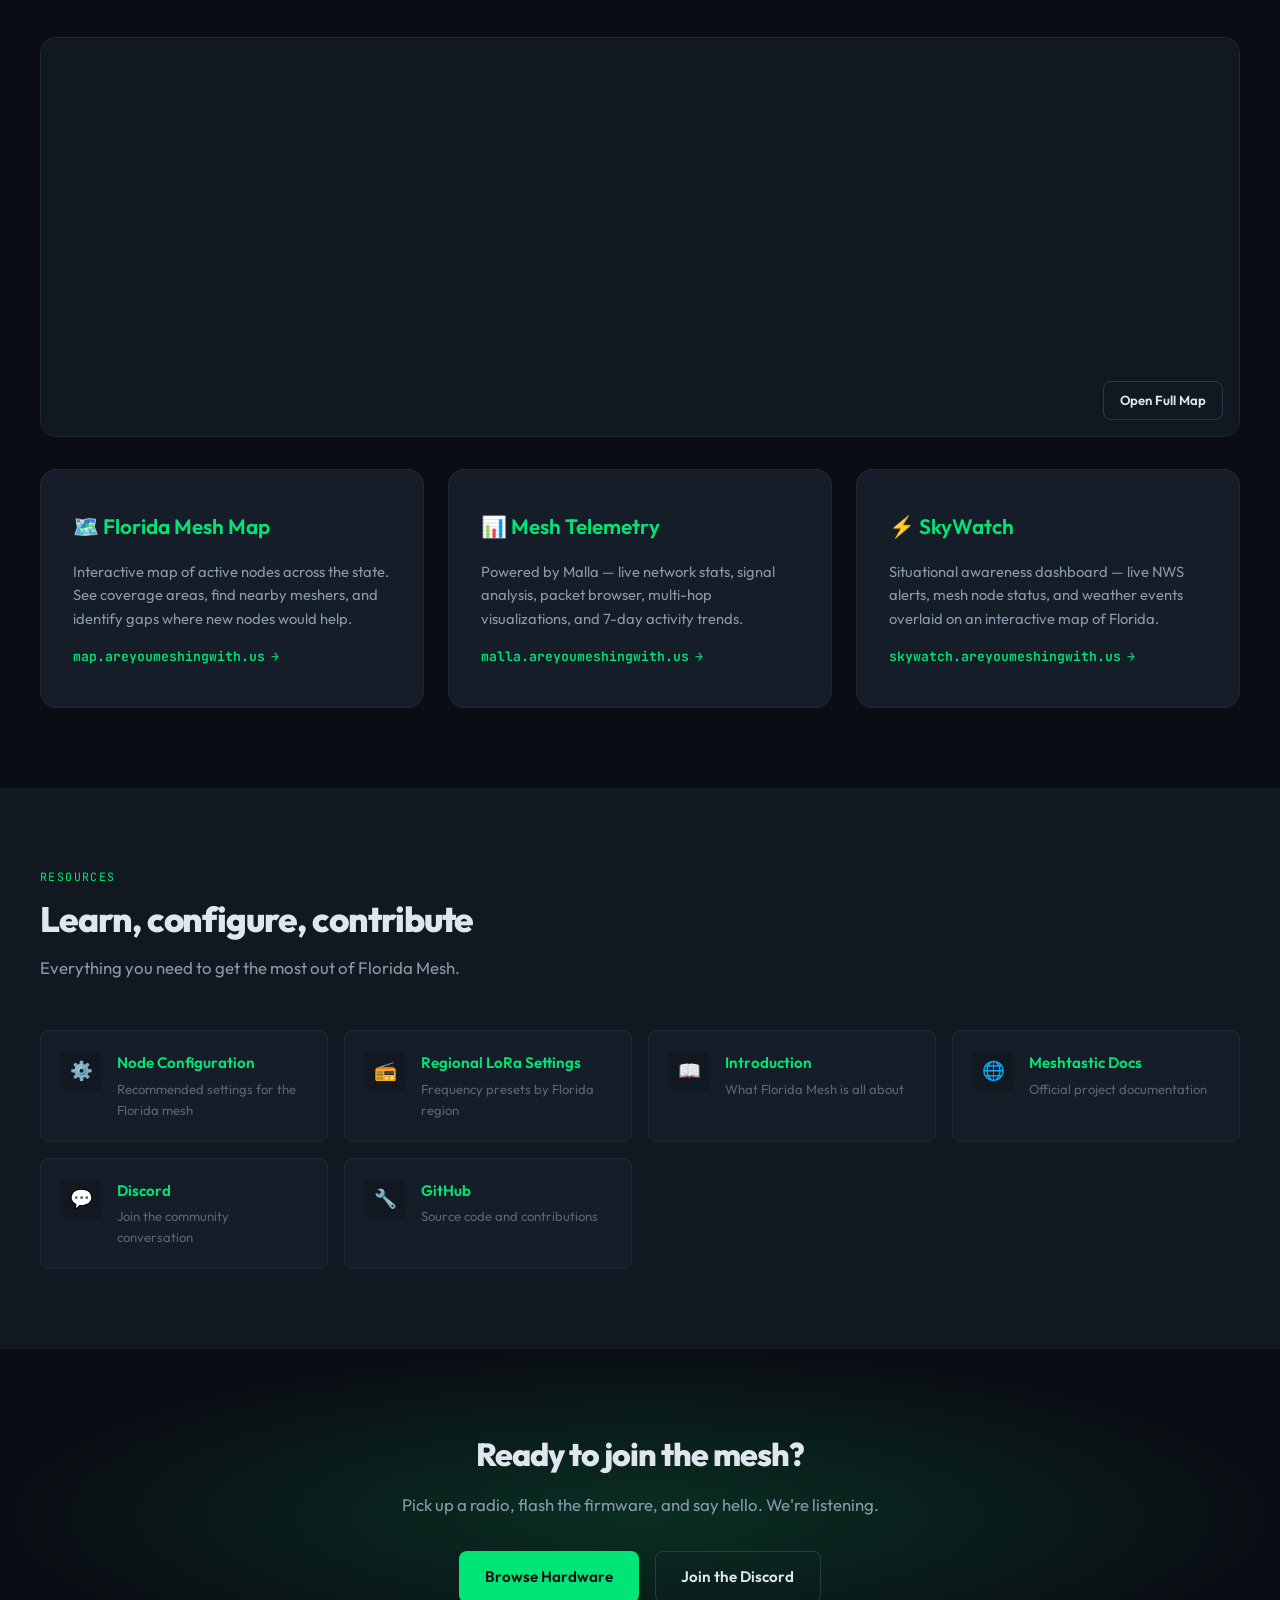
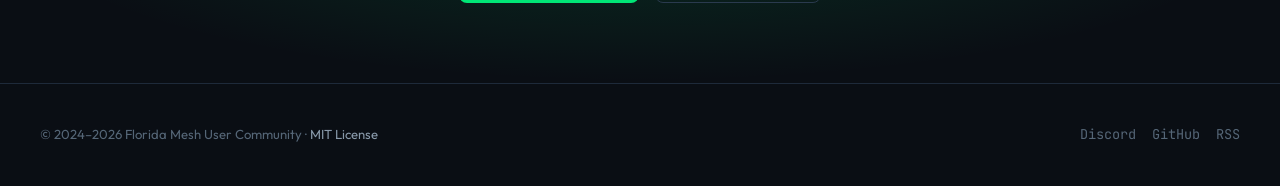
==== commit c5808d76: "Integrate SkyWatch: live stats, mini-map, alert banner Landing page now fetches live mesh node data " ====
--- a/index.html
+++ b/index.html
@@ -9,6 +9,7 @@
   <link rel="preconnect" href="https://fonts.gstatic.com" crossorigin>
   <link href="https://fonts.googleapis.com/css2?family=JetBrains+Mono:wght@400;600&family=Outfit:wght@300;400;600;800&display=swap" rel="stylesheet">
   <link rel="stylesheet" href="style.css">
+  <link rel="stylesheet" href="lib/leaflet.css">
   <link rel="icon" href="images/logo-sm.png" type="image/png">
 </head>
 <body>
@@ -33,10 +34,21 @@
         <li><a href="#builds">Builds</a></li>
         <li><a href="https://map.areyoumeshingwith.us" target="_blank" rel="noopener">Map</a></li>
         <li><a href="https://malla.areyoumeshingwith.us" target="_blank" rel="noopener">Telemetry</a></li>
+        <li><a href="https://skywatch.areyoumeshingwith.us" target="_blank" rel="noopener">SkyWatch</a></li>
         <li><a href="#get-started" class="nav-cta">Get Started</a></li>
       </ul>
     </div>
   </nav>
+
+  <!-- ======== NWS ALERT BANNER ======== -->
+  <div class="alert-banner" id="alert-banner" hidden>
+    <div class="alert-banner-inner">
+      <span class="alert-banner-icon">&#9888;</span>
+      <span class="alert-banner-text" id="alert-banner-text"></span>
+      <a href="https://skywatch.areyoumeshingwith.us" class="alert-banner-link" target="_blank" rel="noopener">View on SkyWatch &rarr;</a>
+      <button class="alert-banner-close" id="alert-banner-close" aria-label="Dismiss">&times;</button>
+    </div>
+  </div>
 
   <!-- ======== HERO ======== -->
   <section class="hero" id="home">
@@ -181,6 +193,30 @@
         and how the network is performing.
       </p>
 
+      <!-- Live mesh stats strip -->
+      <div class="mesh-stats-strip reveal" id="mesh-stats">
+        <div class="mesh-stat">
+          <span class="mesh-stat-number" id="stat-online">—</span>
+          <span class="mesh-stat-label">Nodes Online</span>
+        </div>
+        <div class="mesh-stat">
+          <span class="mesh-stat-number" id="stat-total">—</span>
+          <span class="mesh-stat-label">Total Nodes</span>
+        </div>
+        <div class="mesh-stat">
+          <span class="mesh-stat-number" id="stat-alerts">—</span>
+          <span class="mesh-stat-label">Active NWS Alerts</span>
+        </div>
+      </div>
+
+      <!-- Embedded mini-map -->
+      <div class="mini-map-container reveal">
+        <div id="mini-map"></div>
+        <div class="mini-map-overlay">
+          <a href="https://map.areyoumeshingwith.us" class="btn btn-secondary btn-sm" target="_blank" rel="noopener">Open Full Map</a>
+        </div>
+      </div>
+
       <div class="tools-grid">
         <a href="https://map.areyoumeshingwith.us" class="tool-card reveal" target="_blank" rel="noopener">
           <h3>🗺️ Florida Mesh Map</h3>
@@ -198,6 +234,15 @@
             multi-hop visualizations, and 7-day activity trends.
           </p>
           <span class="tool-link">malla.areyoumeshingwith.us</span>
+        </a>
+
+        <a href="https://skywatch.areyoumeshingwith.us" class="tool-card reveal" target="_blank" rel="noopener">
+          <h3>⚡ SkyWatch</h3>
+          <p>
+            Situational awareness dashboard — live NWS alerts, mesh node status,
+            and weather events overlaid on an interactive map of Florida.
+          </p>
+          <span class="tool-link">skywatch.areyoumeshingwith.us</span>
         </a>
       </div>
     </div>
@@ -289,6 +334,7 @@
     </div>
   </footer>
 
+  <script src="lib/leaflet.js"></script>
   <script src="site.js"></script>
 </body>
 </html>
--- a/style.css
+++ b/style.css
@@ -859,6 +859,178 @@
 }
 
 /* ============================================
+   NWS ALERT BANNER
+   ============================================ */
+.alert-banner {
+  position: fixed;
+  top: var(--nav-height);
+  left: 0;
+  right: 0;
+  z-index: 999;
+  background: rgba(220, 38, 38, 0.92);
+  backdrop-filter: blur(8px);
+  -webkit-backdrop-filter: blur(8px);
+  border-bottom: 1px solid rgba(255, 255, 255, 0.1);
+}
+
+.alert-banner[hidden] {
+  display: none;
+}
+
+.alert-banner-inner {
+  max-width: var(--max-width);
+  margin: 0 auto;
+  padding: 0.5rem 1.5rem;
+  display: flex;
+  align-items: center;
+  gap: 0.75rem;
+  font-size: 0.88rem;
+}
+
+.alert-banner-icon {
+  font-size: 1.1rem;
+  flex-shrink: 0;
+}
+
+.alert-banner-text {
+  flex: 1;
+  color: #fff;
+  font-weight: 500;
+  line-height: 1.3;
+}
+
+.alert-banner-link {
+  color: rgba(255, 255, 255, 0.85);
+  font-size: 0.78rem;
+  font-family: var(--font-mono);
+  white-space: nowrap;
+  flex-shrink: 0;
+}
+
+.alert-banner-link:hover {
+  color: #fff;
+}
+
+.alert-banner-close {
+  background: none;
+  border: none;
+  color: rgba(255, 255, 255, 0.7);
+  font-size: 1.25rem;
+  cursor: pointer;
+  padding: 0 0.25rem;
+  line-height: 1;
+  flex-shrink: 0;
+}
+
+.alert-banner-close:hover {
+  color: #fff;
+}
+
+/* ============================================
+   LIVE MESH STATS STRIP
+   ============================================ */
+.mesh-stats-strip {
+  display: flex;
+  gap: 1.5rem;
+  margin-bottom: 2.5rem;
+  flex-wrap: wrap;
+}
+
+.mesh-stat {
+  display: flex;
+  align-items: baseline;
+  gap: 0.6rem;
+  padding: 0.6rem 1.25rem;
+  background: var(--bg-card);
+  border: 1px solid var(--border-subtle);
+  border-radius: var(--radius-md);
+  border-left: 3px solid var(--accent-green);
+}
+
+.mesh-stat:last-child {
+  border-left-color: var(--accent-amber);
+}
+
+.mesh-stat-number {
+  font-size: 1.6rem;
+  font-weight: 700;
+  font-family: var(--font-mono);
+  color: var(--text-primary);
+  line-height: 1;
+}
+
+.mesh-stat-label {
+  font-size: 0.72rem;
+  text-transform: uppercase;
+  letter-spacing: 0.08em;
+  color: var(--text-muted);
+}
+
+/* ============================================
+   EMBEDDED MINI-MAP
+   ============================================ */
+.mini-map-container {
+  position: relative;
+  width: 100%;
+  height: 400px;
+  border-radius: var(--radius-lg);
+  overflow: hidden;
+  border: 1px solid var(--border-subtle);
+  margin-bottom: 2rem;
+}
+
+#mini-map {
+  width: 100%;
+  height: 100%;
+  background: var(--bg-secondary);
+}
+
+/* Dark tile treatment to match site theme */
+#mini-map .leaflet-tile-pane {
+  filter: brightness(0.65) contrast(1.1) saturate(0.25);
+}
+
+#mini-map .leaflet-popup-content-wrapper {
+  background: var(--bg-card);
+  color: var(--text-primary);
+  border-radius: var(--radius-md);
+  box-shadow: 0 4px 20px rgba(0, 0, 0, 0.5);
+  font-family: var(--font-display);
+  font-size: 0.82rem;
+}
+
+#mini-map .leaflet-popup-tip {
+  background: var(--bg-card);
+}
+
+#mini-map .leaflet-popup-content code {
+  font-family: var(--font-mono);
+  font-size: 0.78em;
+  background: var(--bg-secondary);
+  padding: 0.1em 0.35em;
+  border-radius: var(--radius-sm);
+}
+
+.mini-map-overlay {
+  position: absolute;
+  bottom: 1rem;
+  right: 1rem;
+  z-index: 800;
+}
+
+.btn-sm {
+  padding: 0.5rem 1rem;
+  font-size: 0.82rem;
+}
+
+/* ============================================
+   TOOLS GRID — 3-column for SkyWatch card
+   ============================================ */
+.tools-grid {
+  grid-template-columns: repeat(3, 1fr);
+}
+
+/* ============================================
    SCROLL REVEAL (progressive enhancement)
    ============================================ */
 .reveal {
@@ -889,12 +1061,42 @@
   .tools-grid {
     grid-template-columns: 1fr;
   }
+
+  .mini-map-container {
+    height: 300px;
+  }
+
+  .mesh-stats-strip {
+    gap: 0.75rem;
+  }
+
+  .mesh-stat {
+    flex: 1;
+    min-width: 0;
+  }
 }
 
 /* ============================================
    RESPONSIVE — MOBILE
    ============================================ */
 @media (max-width: 768px) {
+  .alert-banner-inner {
+    font-size: 0.8rem;
+    padding: 0.4rem 1rem;
+  }
+
+  .alert-banner-link {
+    display: none;
+  }
+
+  .mesh-stats-strip {
+    flex-direction: column;
+    gap: 0.5rem;
+  }
+
+  .mini-map-container {
+    height: 260px;
+  }
   .nav-toggle {
     display: flex;
   }
--- a/lib/leaflet.css
+++ b/lib/leaflet.css
@@ -0,0 +1,661 @@
+/* required styles */
+
+.leaflet-pane,
+.leaflet-tile,
+.leaflet-marker-icon,
+.leaflet-marker-shadow,
+.leaflet-tile-container,
+.leaflet-pane > svg,
+.leaflet-pane > canvas,
+.leaflet-zoom-box,
+.leaflet-image-layer,
+.leaflet-layer {
+	position: absolute;
+	left: 0;
+	top: 0;
+	}
+.leaflet-container {
+	overflow: hidden;
+	}
+.leaflet-tile,
+.leaflet-marker-icon,
+.leaflet-marker-shadow {
+	-webkit-user-select: none;
+	   -moz-user-select: none;
+	        user-select: none;
+	  -webkit-user-drag: none;
+	}
+/* Prevents IE11 from highlighting tiles in blue */
+.leaflet-tile::selection {
+	background: transparent;
+}
+/* Safari renders non-retina tile on retina better with this, but Chrome is worse */
+.leaflet-safari .leaflet-tile {
+	image-rendering: -webkit-optimize-contrast;
+	}
+/* hack that prevents hw layers "stretching" when loading new tiles */
+.leaflet-safari .leaflet-tile-container {
+	width: 1600px;
+	height: 1600px;
+	-webkit-transform-origin: 0 0;
+	}
+.leaflet-marker-icon,
+.leaflet-marker-shadow {
+	display: block;
+	}
+/* .leaflet-container svg: reset svg max-width decleration shipped in Joomla! (joomla.org) 3.x */
+/* .leaflet-container img: map is broken in FF if you have max-width: 100% on tiles */
+.leaflet-container .leaflet-overlay-pane svg {
+	max-width: none !important;
+	max-height: none !important;
+	}
+.leaflet-container .leaflet-marker-pane img,
+.leaflet-container .leaflet-shadow-pane img,
+.leaflet-container .leaflet-tile-pane img,
+.leaflet-container img.leaflet-image-layer,
+.leaflet-container .leaflet-tile {
+	max-width: none !important;
+	max-height: none !important;
+	width: auto;
+	padding: 0;
+	}
+
+.leaflet-container img.leaflet-tile {
+	/* See: https://bugs.chromium.org/p/chromium/issues/detail?id=600120 */
+	mix-blend-mode: plus-lighter;
+}
+
+.leaflet-container.leaflet-touch-zoom {
+	-ms-touch-action: pan-x pan-y;
+	touch-action: pan-x pan-y;
+	}
+.leaflet-container.leaflet-touch-drag {
+	-ms-touch-action: pinch-zoom;
+	/* Fallback for FF which doesn't support pinch-zoom */
+	touch-action: none;
+	touch-action: pinch-zoom;
+}
+.leaflet-container.leaflet-touch-drag.leaflet-touch-zoom {
+	-ms-touch-action: none;
+	touch-action: none;
+}
+.leaflet-container {
+	-webkit-tap-highlight-color: transparent;
+}
+.leaflet-container a {
+	-webkit-tap-highlight-color: rgba(51, 181, 229, 0.4);
+}
+.leaflet-tile {
+	filter: inherit;
+	visibility: hidden;
+	}
+.leaflet-tile-loaded {
+	visibility: inherit;
+	}
+.leaflet-zoom-box {
+	width: 0;
+	height: 0;
+	-moz-box-sizing: border-box;
+	     box-sizing: border-box;
+	z-index: 800;
+	}
+/* workaround for https://bugzilla.mozilla.org/show_bug.cgi?id=888319 */
+.leaflet-overlay-pane svg {
+	-moz-user-select: none;
+	}
+
+.leaflet-pane         { z-index: 400; }
+
+.leaflet-tile-pane    { z-index: 200; }
+.leaflet-overlay-pane { z-index: 400; }
+.leaflet-shadow-pane  { z-index: 500; }
+.leaflet-marker-pane  { z-index: 600; }
+.leaflet-tooltip-pane   { z-index: 650; }
+.leaflet-popup-pane   { z-index: 700; }
+
+.leaflet-map-pane canvas { z-index: 100; }
+.leaflet-map-pane svg    { z-index: 200; }
+
+.leaflet-vml-shape {
+	width: 1px;
+	height: 1px;
+	}
+.lvml {
+	behavior: url(#default#VML);
+	display: inline-block;
+	position: absolute;
+	}
+
+
+/* control positioning */
+
+.leaflet-control {
+	position: relative;
+	z-index: 800;
+	pointer-events: visiblePainted; /* IE 9-10 doesn't have auto */
+	pointer-events: auto;
+	}
+.leaflet-top,
+.leaflet-bottom {
+	position: absolute;
+	z-index: 1000;
+	pointer-events: none;
+	}
+.leaflet-top {
+	top: 0;
+	}
+.leaflet-right {
+	right: 0;
+	}
+.leaflet-bottom {
+	bottom: 0;
+	}
+.leaflet-left {
+	left: 0;
+	}
+.leaflet-control {
+	float: left;
+	clear: both;
+	}
+.leaflet-right .leaflet-control {
+	float: right;
+	}
+.leaflet-top .leaflet-control {
+	margin-top: 10px;
+	}
+.leaflet-bottom .leaflet-control {
+	margin-bottom: 10px;
+	}
+.leaflet-left .leaflet-control {
+	margin-left: 10px;
+	}
+.leaflet-right .leaflet-control {
+	margin-right: 10px;
+	}
+
+
+/* zoom and fade animations */
+
+.leaflet-fade-anim .leaflet-popup {
+	opacity: 0;
+	-webkit-transition: opacity 0.2s linear;
+	   -moz-transition: opacity 0.2s linear;
+	        transition: opacity 0.2s linear;
+	}
+.leaflet-fade-anim .leaflet-map-pane .leaflet-popup {
+	opacity: 1;
+	}
+.leaflet-zoom-animated {
+	-webkit-transform-origin: 0 0;
+	    -ms-transform-origin: 0 0;
+	        transform-origin: 0 0;
+	}
+svg.leaflet-zoom-animated {
+	will-change: transform;
+}
+
+.leaflet-zoom-anim .leaflet-zoom-animated {
+	-webkit-transition: -webkit-transform 0.25s cubic-bezier(0,0,0.25,1);
+	   -moz-transition:    -moz-transform 0.25s cubic-bezier(0,0,0.25,1);
+	        transition:         transform 0.25s cubic-bezier(0,0,0.25,1);
+	}
+.leaflet-zoom-anim .leaflet-tile,
+.leaflet-pan-anim .leaflet-tile {
+	-webkit-transition: none;
+	   -moz-transition: none;
+	        transition: none;
+	}
+
+.leaflet-zoom-anim .leaflet-zoom-hide {
+	visibility: hidden;
+	}
+
+
+/* cursors */
+
+.leaflet-interactive {
+	cursor: pointer;
+	}
+.leaflet-grab {
+	cursor: -webkit-grab;
+	cursor:    -moz-grab;
+	cursor:         grab;
+	}
+.leaflet-crosshair,
+.leaflet-crosshair .leaflet-interactive {
+	cursor: crosshair;
+	}
+.leaflet-popup-pane,
+.leaflet-control {
+	cursor: auto;
+	}
+.leaflet-dragging .leaflet-grab,
+.leaflet-dragging .leaflet-grab .leaflet-interactive,
+.leaflet-dragging .leaflet-marker-draggable {
+	cursor: move;
+	cursor: -webkit-grabbing;
+	cursor:    -moz-grabbing;
+	cursor:         grabbing;
+	}
+
+/* marker & overlays interactivity */
+.leaflet-marker-icon,
+.leaflet-marker-shadow,
+.leaflet-image-layer,
+.leaflet-pane > svg path,
+.leaflet-tile-container {
+	pointer-events: none;
+	}
+
+.leaflet-marker-icon.leaflet-interactive,
+.leaflet-image-layer.leaflet-interactive,
+.leaflet-pane > svg path.leaflet-interactive,
+svg.leaflet-image-layer.leaflet-interactive path {
+	pointer-events: visiblePainted; /* IE 9-10 doesn't have auto */
+	pointer-events: auto;
+	}
+
+/* visual tweaks */
+
+.leaflet-container {
+	background: #ddd;
+	outline-offset: 1px;
+	}
+.leaflet-container a {
+	color: #0078A8;
+	}
+.leaflet-zoom-box {
+	border: 2px dotted #38f;
+	background: rgba(255,255,255,0.5);
+	}
+
+
+/* general typography */
+.leaflet-container {
+	font-family: "Helvetica Neue", Arial, Helvetica, sans-serif;
+	font-size: 12px;
+	font-size: 0.75rem;
+	line-height: 1.5;
+	}
+
+
+/* general toolbar styles */
+
+.leaflet-bar {
+	box-shadow: 0 1px 5px rgba(0,0,0,0.65);
+	border-radius: 4px;
+	}
+.leaflet-bar a {
+	background-color: #fff;
+	border-bottom: 1px solid #ccc;
+	width: 26px;
+	height: 26px;
+	line-height: 26px;
+	display: block;
+	text-align: center;
+	text-decoration: none;
+	color: black;
+	}
+.leaflet-bar a,
+.leaflet-control-layers-toggle {
+	background-position: 50% 50%;
+	background-repeat: no-repeat;
+	display: block;
+	}
+.leaflet-bar a:hover,
+.leaflet-bar a:focus {
+	background-color: #f4f4f4;
+	}
+.leaflet-bar a:first-child {
+	border-top-left-radius: 4px;
+	border-top-right-radius: 4px;
+	}
+.leaflet-bar a:last-child {
+	border-bottom-left-radius: 4px;
+	border-bottom-right-radius: 4px;
+	border-bottom: none;
+	}
+.leaflet-bar a.leaflet-disabled {
+	cursor: default;
+	background-color: #f4f4f4;
+	color: #bbb;
+	}
+
+.leaflet-touch .leaflet-bar a {
+	width: 30px;
+	height: 30px;
+	line-height: 30px;
+	}
+.leaflet-touch .leaflet-bar a:first-child {
+	border-top-left-radius: 2px;
+	border-top-right-radius: 2px;
+	}
+.leaflet-touch .leaflet-bar a:last-child {
+	border-bottom-left-radius: 2px;
+	border-bottom-right-radius: 2px;
+	}
+
+/* zoom control */
+
+.leaflet-control-zoom-in,
+.leaflet-control-zoom-out {
+	font: bold 18px 'Lucida Console', Monaco, monospace;
+	text-indent: 1px;
+	}
+
+.leaflet-touch .leaflet-control-zoom-in, .leaflet-touch .leaflet-control-zoom-out  {
+	font-size: 22px;
+	}
+
+
+/* layers control */
+
+.leaflet-control-layers {
+	box-shadow: 0 1px 5px rgba(0,0,0,0.4);
+	background: #fff;
+	border-radius: 5px;
+	}
+.leaflet-control-layers-toggle {
+	background-image: url(images/layers.png);
+	width: 36px;
+	height: 36px;
+	}
+.leaflet-retina .leaflet-control-layers-toggle {
+	background-image: url(images/layers-2x.png);
+	background-size: 26px 26px;
+	}
+.leaflet-touch .leaflet-control-layers-toggle {
+	width: 44px;
+	height: 44px;
+	}
+.leaflet-control-layers .leaflet-control-layers-list,
+.leaflet-control-layers-expanded .leaflet-control-layers-toggle {
+	display: none;
+	}
+.leaflet-control-layers-expanded .leaflet-control-layers-list {
+	display: block;
+	position: relative;
+	}
+.leaflet-control-layers-expanded {
+	padding: 6px 10px 6px 6px;
+	color: #333;
+	background: #fff;
+	}
+.leaflet-control-layers-scrollbar {
+	overflow-y: scroll;
+	overflow-x: hidden;
+	padding-right: 5px;
+	}
+.leaflet-control-layers-selector {
+	margin-top: 2px;
+	position: relative;
+	top: 1px;
+	}
+.leaflet-control-layers label {
+	display: block;
+	font-size: 13px;
+	font-size: 1.08333em;
+	}
+.leaflet-control-layers-separator {
+	height: 0;
+	border-top: 1px solid #ddd;
+	margin: 5px -10px 5px -6px;
+	}
+
+/* Default icon URLs */
+.leaflet-default-icon-path { /* used only in path-guessing heuristic, see L.Icon.Default */
+	background-image: url(images/marker-icon.png);
+	}
+
+
+/* attribution and scale controls */
+
+.leaflet-container .leaflet-control-attribution {
+	background: #fff;
+	background: rgba(255, 255, 255, 0.8);
+	margin: 0;
+	}
+.leaflet-control-attribution,
+.leaflet-control-scale-line {
+	padding: 0 5px;
+	color: #333;
+	line-height: 1.4;
+	}
+.leaflet-control-attribution a {
+	text-decoration: none;
+	}
+.leaflet-control-attribution a:hover,
+.leaflet-control-attribution a:focus {
+	text-decoration: underline;
+	}
+.leaflet-attribution-flag {
+	display: inline !important;
+	vertical-align: baseline !important;
+	width: 1em;
+	height: 0.6669em;
+	}
+.leaflet-left .leaflet-control-scale {
+	margin-left: 5px;
+	}
+.leaflet-bottom .leaflet-control-scale {
+	margin-bottom: 5px;
+	}
+.leaflet-control-scale-line {
+	border: 2px solid #777;
+	border-top: none;
+	line-height: 1.1;
+	padding: 2px 5px 1px;
+	white-space: nowrap;
+	-moz-box-sizing: border-box;
+	     box-sizing: border-box;
+	background: rgba(255, 255, 255, 0.8);
+	text-shadow: 1px 1px #fff;
+	}
+.leaflet-control-scale-line:not(:first-child) {
+	border-top: 2px solid #777;
+	border-bottom: none;
+	margin-top: -2px;
+	}
+.leaflet-control-scale-line:not(:first-child):not(:last-child) {
+	border-bottom: 2px solid #777;
+	}
+
+.leaflet-touch .leaflet-control-attribution,
+.leaflet-touch .leaflet-control-layers,
+.leaflet-touch .leaflet-bar {
+	box-shadow: none;
+	}
+.leaflet-touch .leaflet-control-layers,
+.leaflet-touch .leaflet-bar {
+	border: 2px solid rgba(0,0,0,0.2);
+	background-clip: padding-box;
+	}
+
+
+/* popup */
+
+.leaflet-popup {
+	position: absolute;
+	text-align: center;
+	margin-bottom: 20px;
+	}
+.leaflet-popup-content-wrapper {
+	padding: 1px;
+	text-align: left;
+	border-radius: 12px;
+	}
+.leaflet-popup-content {
+	margin: 13px 24px 13px 20px;
+	line-height: 1.3;
+	font-size: 13px;
+	font-size: 1.08333em;
+	min-height: 1px;
+	}
+.leaflet-popup-content p {
+	margin: 17px 0;
+	margin: 1.3em 0;
+	}
+.leaflet-popup-tip-container {
+	width: 40px;
+	height: 20px;
+	position: absolute;
+	left: 50%;
+	margin-top: -1px;
+	margin-left: -20px;
+	overflow: hidden;
+	pointer-events: none;
+	}
+.leaflet-popup-tip {
+	width: 17px;
+	height: 17px;
+	padding: 1px;
+
+	margin: -10px auto 0;
+	pointer-events: auto;
+
+	-webkit-transform: rotate(45deg);
+	   -moz-transform: rotate(45deg);
+	    -ms-transform: rotate(45deg);
+	        transform: rotate(45deg);
+	}
+.leaflet-popup-content-wrapper,
+.leaflet-popup-tip {
+	background: white;
+	color: #333;
+	box-shadow: 0 3px 14px rgba(0,0,0,0.4);
+	}
+.leaflet-container a.leaflet-popup-close-button {
+	position: absolute;
+	top: 0;
+	right: 0;
+	border: none;
+	text-align: center;
+	width: 24px;
+	height: 24px;
+	font: 16px/24px Tahoma, Verdana, sans-serif;
+	color: #757575;
+	text-decoration: none;
+	background: transparent;
+	}
+.leaflet-container a.leaflet-popup-close-button:hover,
+.leaflet-container a.leaflet-popup-close-button:focus {
+	color: #585858;
+	}
+.leaflet-popup-scrolled {
+	overflow: auto;
+	}
+
+.leaflet-oldie .leaflet-popup-content-wrapper {
+	-ms-zoom: 1;
+	}
+.leaflet-oldie .leaflet-popup-tip {
+	width: 24px;
+	margin: 0 auto;
+
+	-ms-filter: "progid:DXImageTransform.Microsoft.Matrix(M11=0.70710678, M12=0.70710678, M21=-0.70710678, M22=0.70710678)";
+	filter: progid:DXImageTransform.Microsoft.Matrix(M11=0.70710678, M12=0.70710678, M21=-0.70710678, M22=0.70710678);
+	}
+
+.leaflet-oldie .leaflet-control-zoom,
+.leaflet-oldie .leaflet-control-layers,
+.leaflet-oldie .leaflet-popup-content-wrapper,
+.leaflet-oldie .leaflet-popup-tip {
+	border: 1px solid #999;
+	}
+
+
+/* div icon */
+
+.leaflet-div-icon {
+	background: #fff;
+	border: 1px solid #666;
+	}
+
+
+/* Tooltip */
+/* Base styles for the element that has a tooltip */
+.leaflet-tooltip {
+	position: absolute;
+	padding: 6px;
+	background-color: #fff;
+	border: 1px solid #fff;
+	border-radius: 3px;
+	color: #222;
+	white-space: nowrap;
+	-webkit-user-select: none;
+	-moz-user-select: none;
+	-ms-user-select: none;
+	user-select: none;
+	pointer-events: none;
+	box-shadow: 0 1px 3px rgba(0,0,0,0.4);
+	}
+.leaflet-tooltip.leaflet-interactive {
+	cursor: pointer;
+	pointer-events: auto;
+	}
+.leaflet-tooltip-top:before,
+.leaflet-tooltip-bottom:before,
+.leaflet-tooltip-left:before,
+.leaflet-tooltip-right:before {
+	position: absolute;
+	pointer-events: none;
+	border: 6px solid transparent;
+	background: transparent;
+	content: "";
+	}
+
+/* Directions */
+
+.leaflet-tooltip-bottom {
+	margin-top: 6px;
+}
+.leaflet-tooltip-top {
+	margin-top: -6px;
+}
+.leaflet-tooltip-bottom:before,
+.leaflet-tooltip-top:before {
+	left: 50%;
+	margin-left: -6px;
+	}
+.leaflet-tooltip-top:before {
+	bottom: 0;
+	margin-bottom: -12px;
+	border-top-color: #fff;
+	}
+.leaflet-tooltip-bottom:before {
+	top: 0;
+	margin-top: -12px;
+	margin-left: -6px;
+	border-bottom-color: #fff;
+	}
+.leaflet-tooltip-left {
+	margin-left: -6px;
+}
+.leaflet-tooltip-right {
+	margin-left: 6px;
+}
+.leaflet-tooltip-left:before,
+.leaflet-tooltip-right:before {
+	top: 50%;
+	margin-top: -6px;
+	}
+.leaflet-tooltip-left:before {
+	right: 0;
+	margin-right: -12px;
+	border-left-color: #fff;
+	}
+.leaflet-tooltip-right:before {
+	left: 0;
+	margin-left: -12px;
+	border-right-color: #fff;
+	}
+
+/* Printing */
+
+@media print {
+	/* Prevent printers from removing background-images of controls. */
+	.leaflet-control {
+		-webkit-print-color-adjust: exact;
+		print-color-adjust: exact;
+		}
+	}
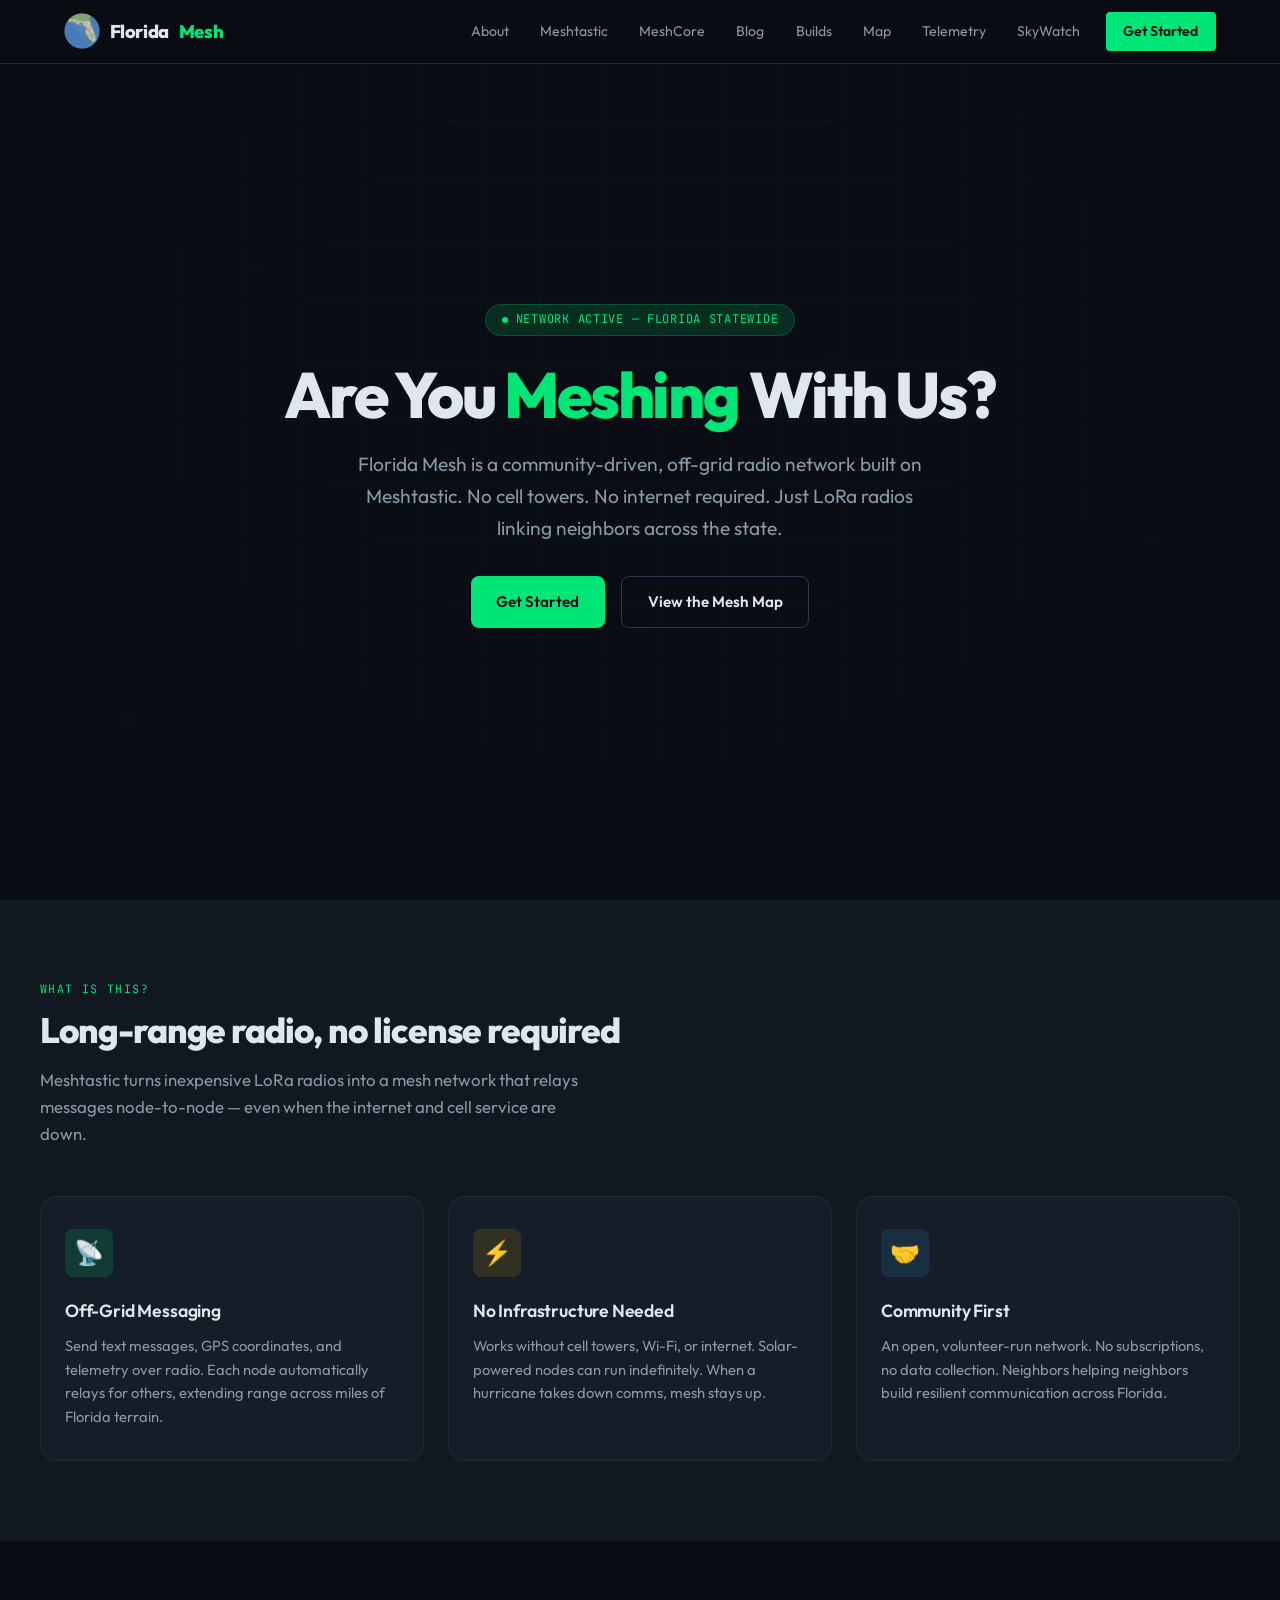
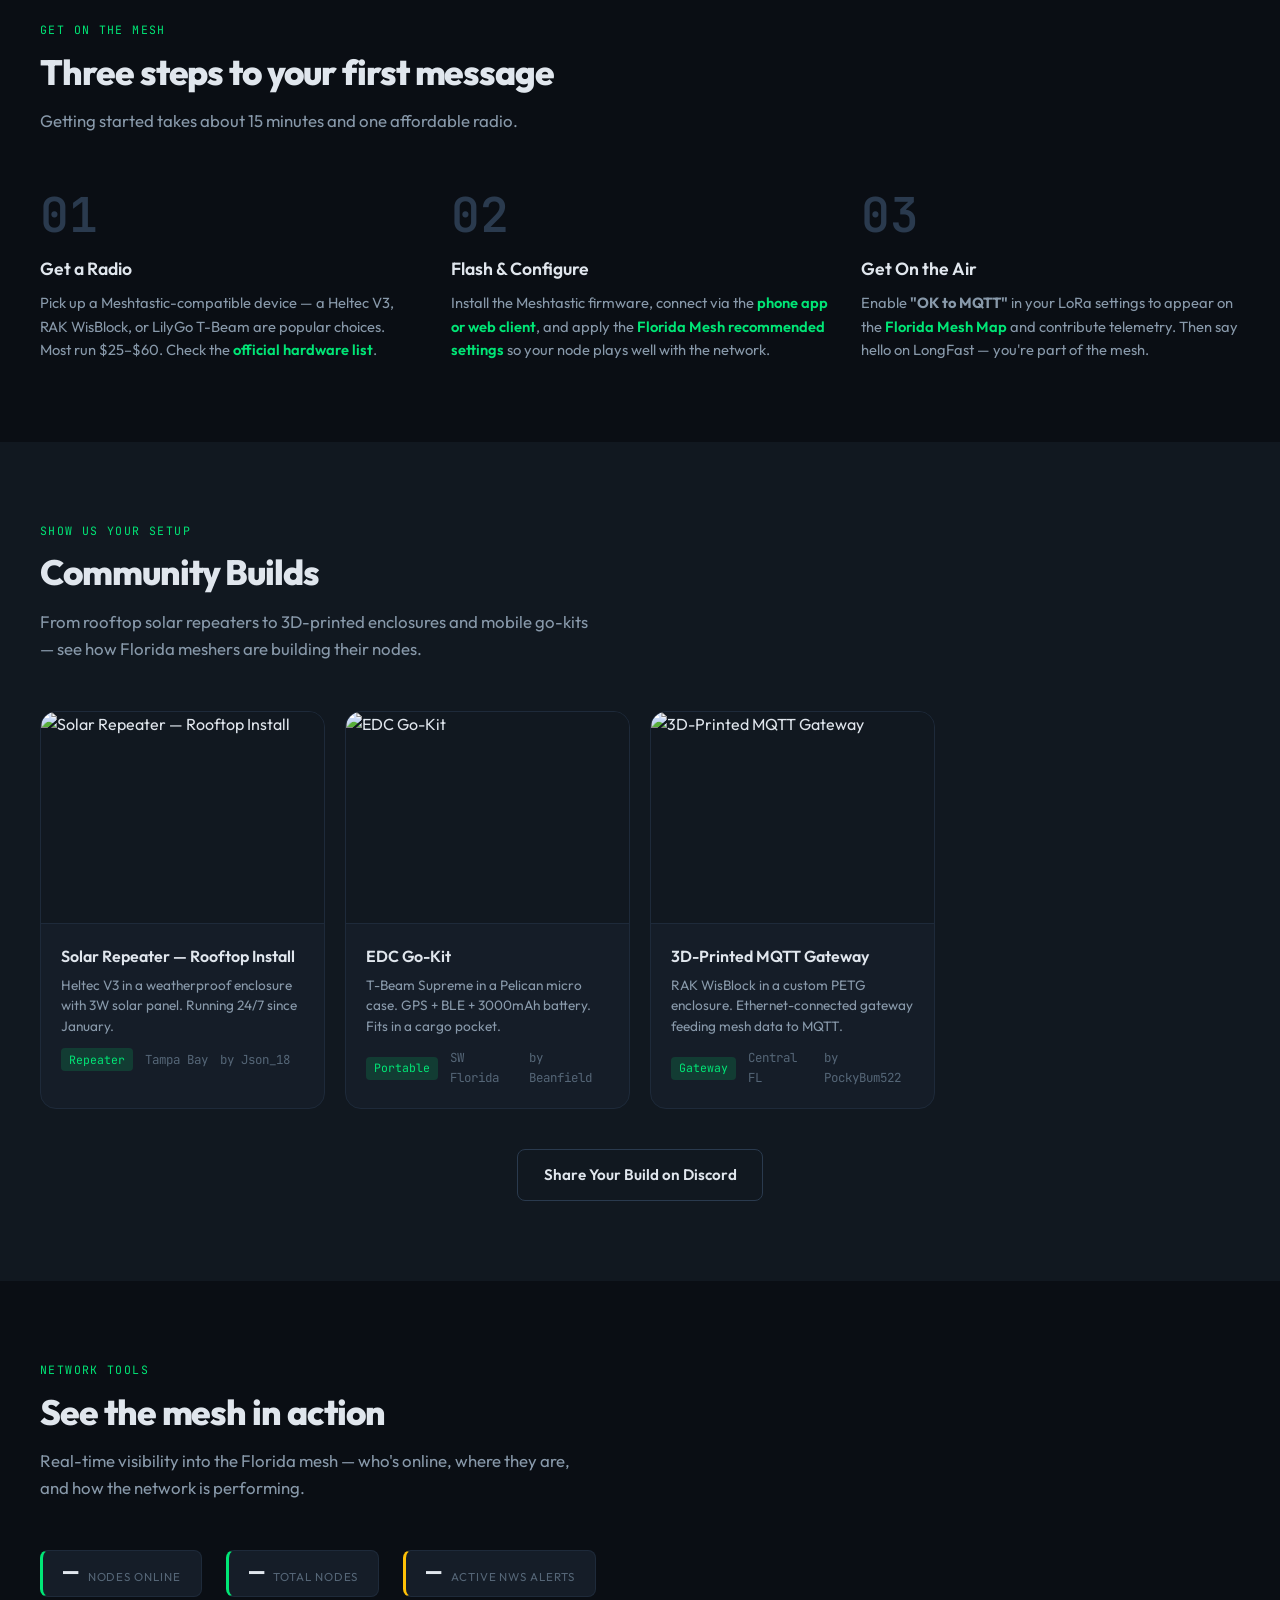
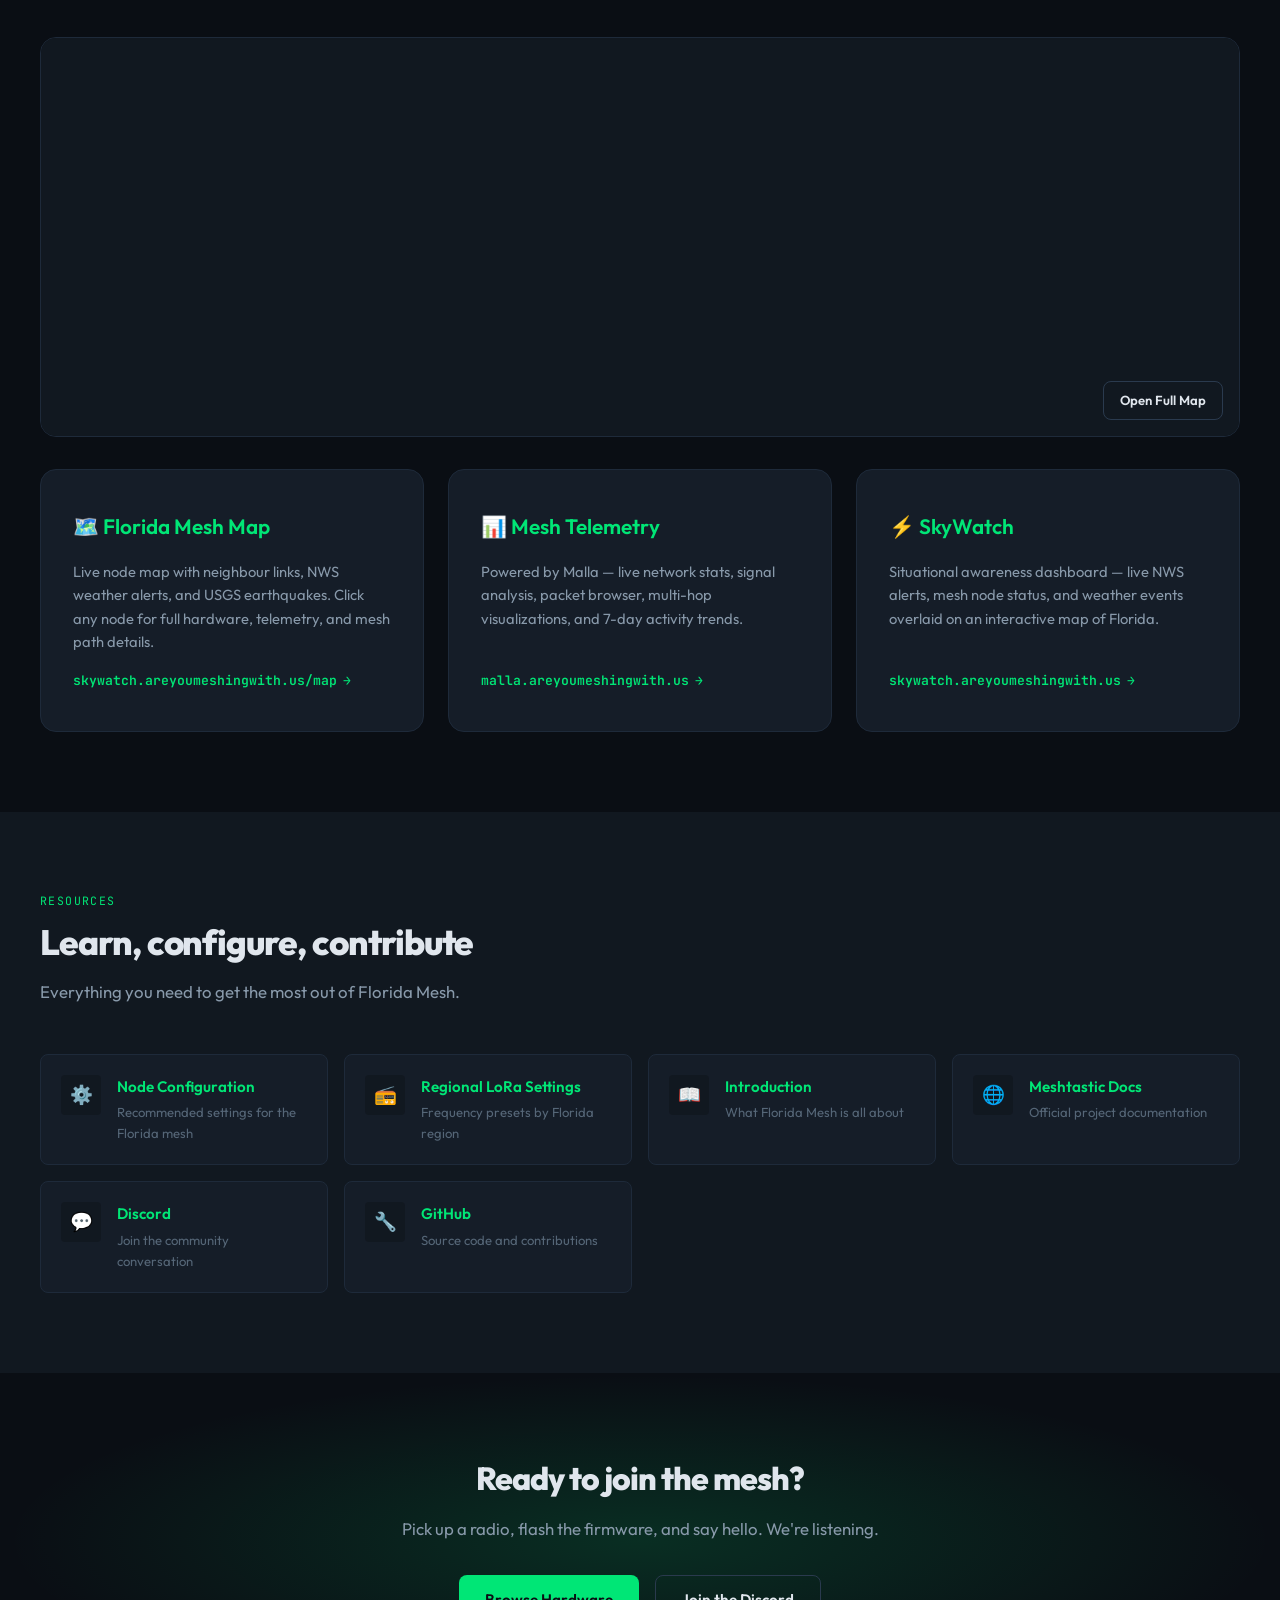
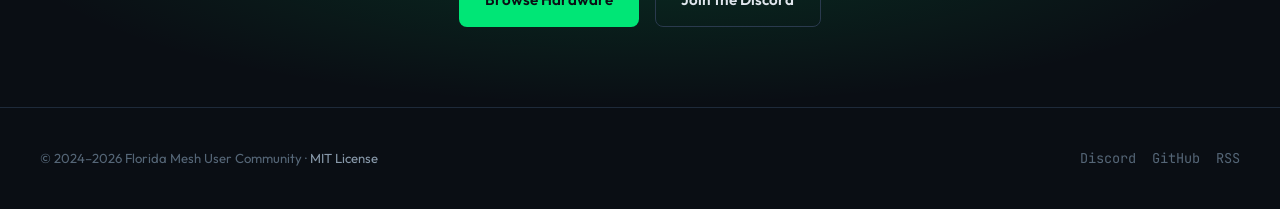
==== commit 389c4d9b: "Point all map links to SkyWatch /map view Hero button, mini-map overlay, nav link, and tool card now" ====
--- a/index.html
+++ b/index.html
@@ -32,7 +32,7 @@
         <li><a href="https://areyoumeshingwith.us/docs/meshcore-docs/">MeshCore</a></li>
         <li><a href="https://areyoumeshingwith.us/blog/">Blog</a></li>
         <li><a href="#builds">Builds</a></li>
-        <li><a href="https://map.areyoumeshingwith.us" target="_blank" rel="noopener">Map</a></li>
+        <li><a href="https://skywatch.areyoumeshingwith.us/map" target="_blank" rel="noopener">Map</a></li>
         <li><a href="https://malla.areyoumeshingwith.us" target="_blank" rel="noopener">Telemetry</a></li>
         <li><a href="https://skywatch.areyoumeshingwith.us" target="_blank" rel="noopener">SkyWatch</a></li>
         <li><a href="#get-started" class="nav-cta">Get Started</a></li>
@@ -63,7 +63,7 @@
       </p>
       <div class="hero-actions">
         <a href="#get-started" class="btn btn-primary">Get Started</a>
-        <a href="https://map.areyoumeshingwith.us" class="btn btn-secondary" target="_blank" rel="noopener">View the Mesh Map</a>
+        <a href="https://skywatch.areyoumeshingwith.us/map" class="btn btn-secondary" target="_blank" rel="noopener">View the Mesh Map</a>
       </div>
     </div>
   </section>
@@ -139,7 +139,7 @@
           <h3>Get On the Air</h3>
           <p>
             Enable <strong>"OK to MQTT"</strong> in your LoRa settings to appear on the
-            <a href="https://map.areyoumeshingwith.us" target="_blank" rel="noopener">Florida Mesh Map</a>
+            <a href="https://skywatch.areyoumeshingwith.us/map" target="_blank" rel="noopener">Florida Mesh Map</a>
             and contribute telemetry. Then say hello on LongFast — you're part of the mesh.
           </p>
         </div>
@@ -213,18 +213,19 @@
       <div class="mini-map-container reveal">
         <div id="mini-map"></div>
         <div class="mini-map-overlay">
-          <a href="https://map.areyoumeshingwith.us" class="btn btn-secondary btn-sm" target="_blank" rel="noopener">Open Full Map</a>
+          <a href="https://skywatch.areyoumeshingwith.us/map" class="btn btn-secondary btn-sm" target="_blank" rel="noopener">Open Full Map</a>
         </div>
       </div>
 
       <div class="tools-grid">
-        <a href="https://map.areyoumeshingwith.us" class="tool-card reveal" target="_blank" rel="noopener">
+        <a href="https://skywatch.areyoumeshingwith.us/map" class="tool-card reveal" target="_blank" rel="noopener">
           <h3>🗺️ Florida Mesh Map</h3>
           <p>
-            Interactive map of active nodes across the state. See coverage areas,
-            find nearby meshers, and identify gaps where new nodes would help.
-          </p>
-          <span class="tool-link">map.areyoumeshingwith.us</span>
+            Live node map with neighbour links, NWS weather alerts, and
+            USGS earthquakes. Click any node for full hardware, telemetry,
+            and mesh path details.
+          </p>
+          <span class="tool-link">skywatch.areyoumeshingwith.us/map</span>
         </a>
 
         <a href="https://malla.areyoumeshingwith.us" class="tool-card reveal" target="_blank" rel="noopener">
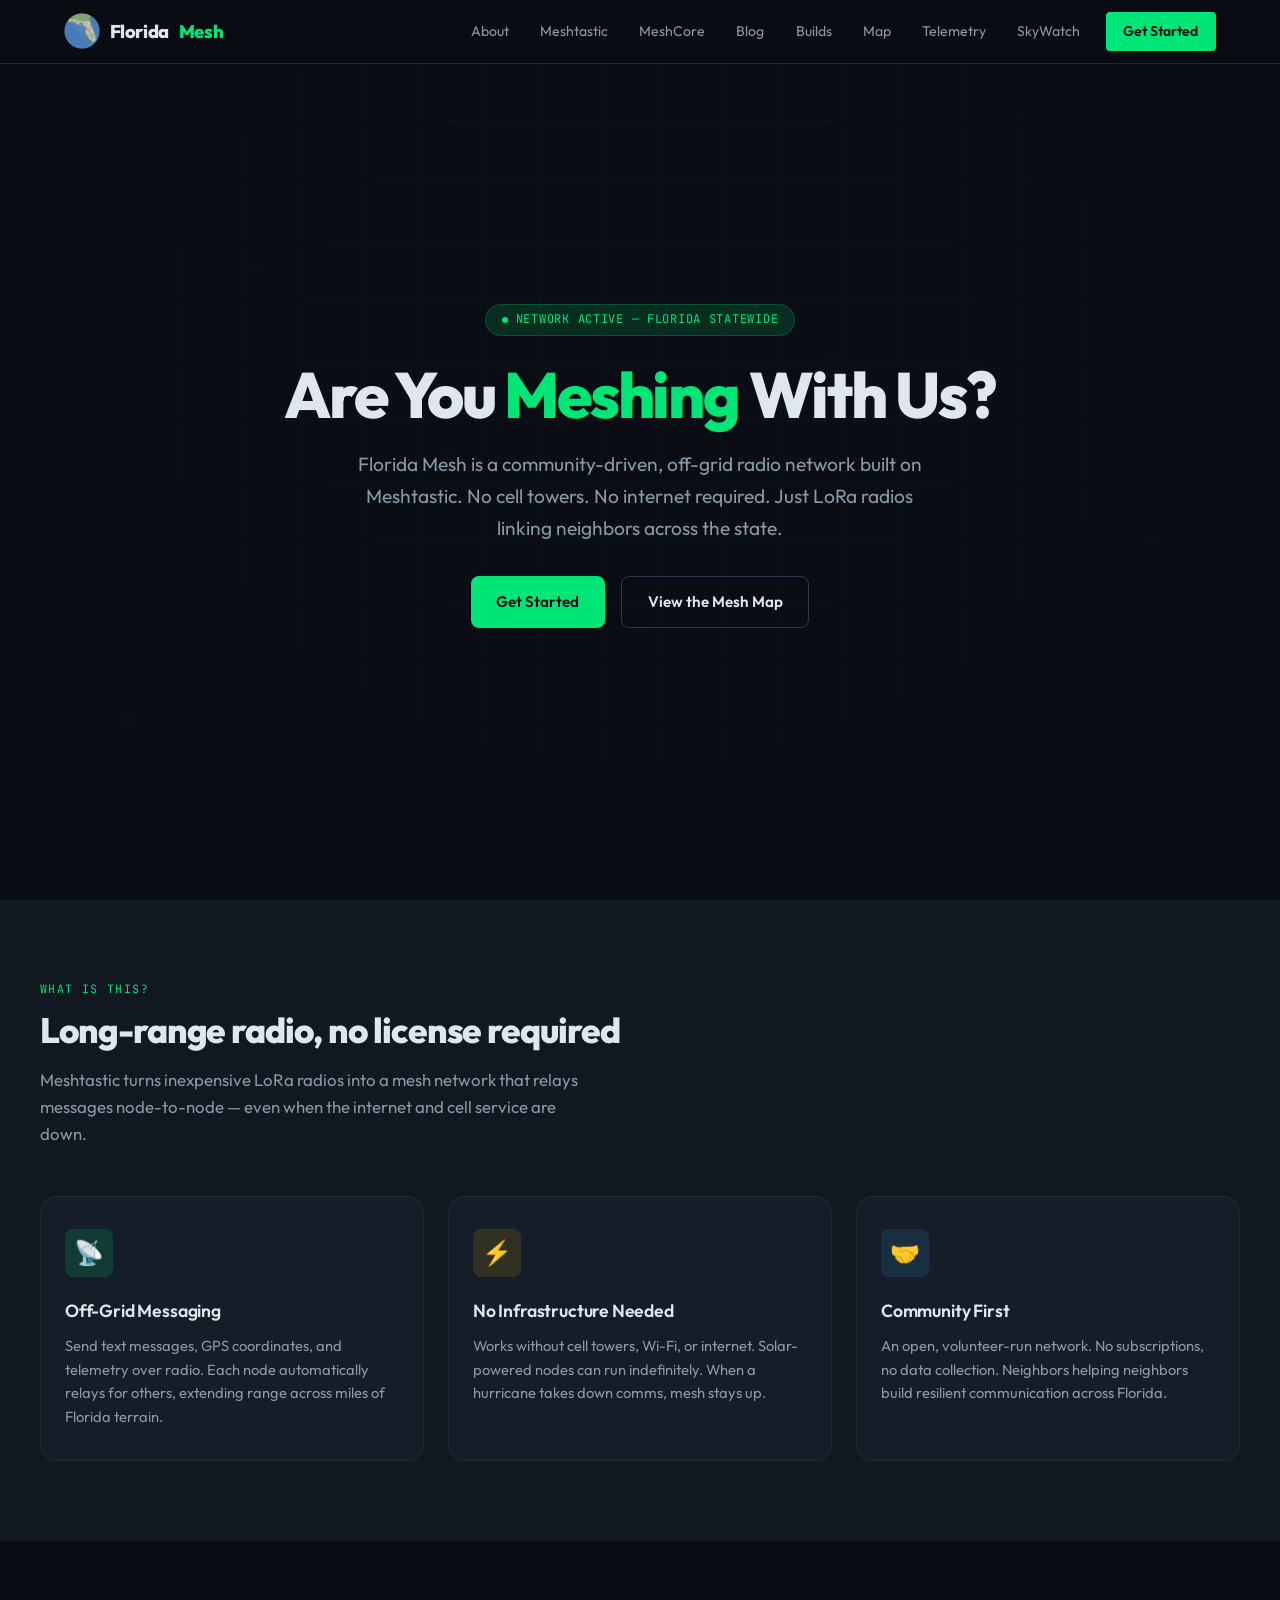
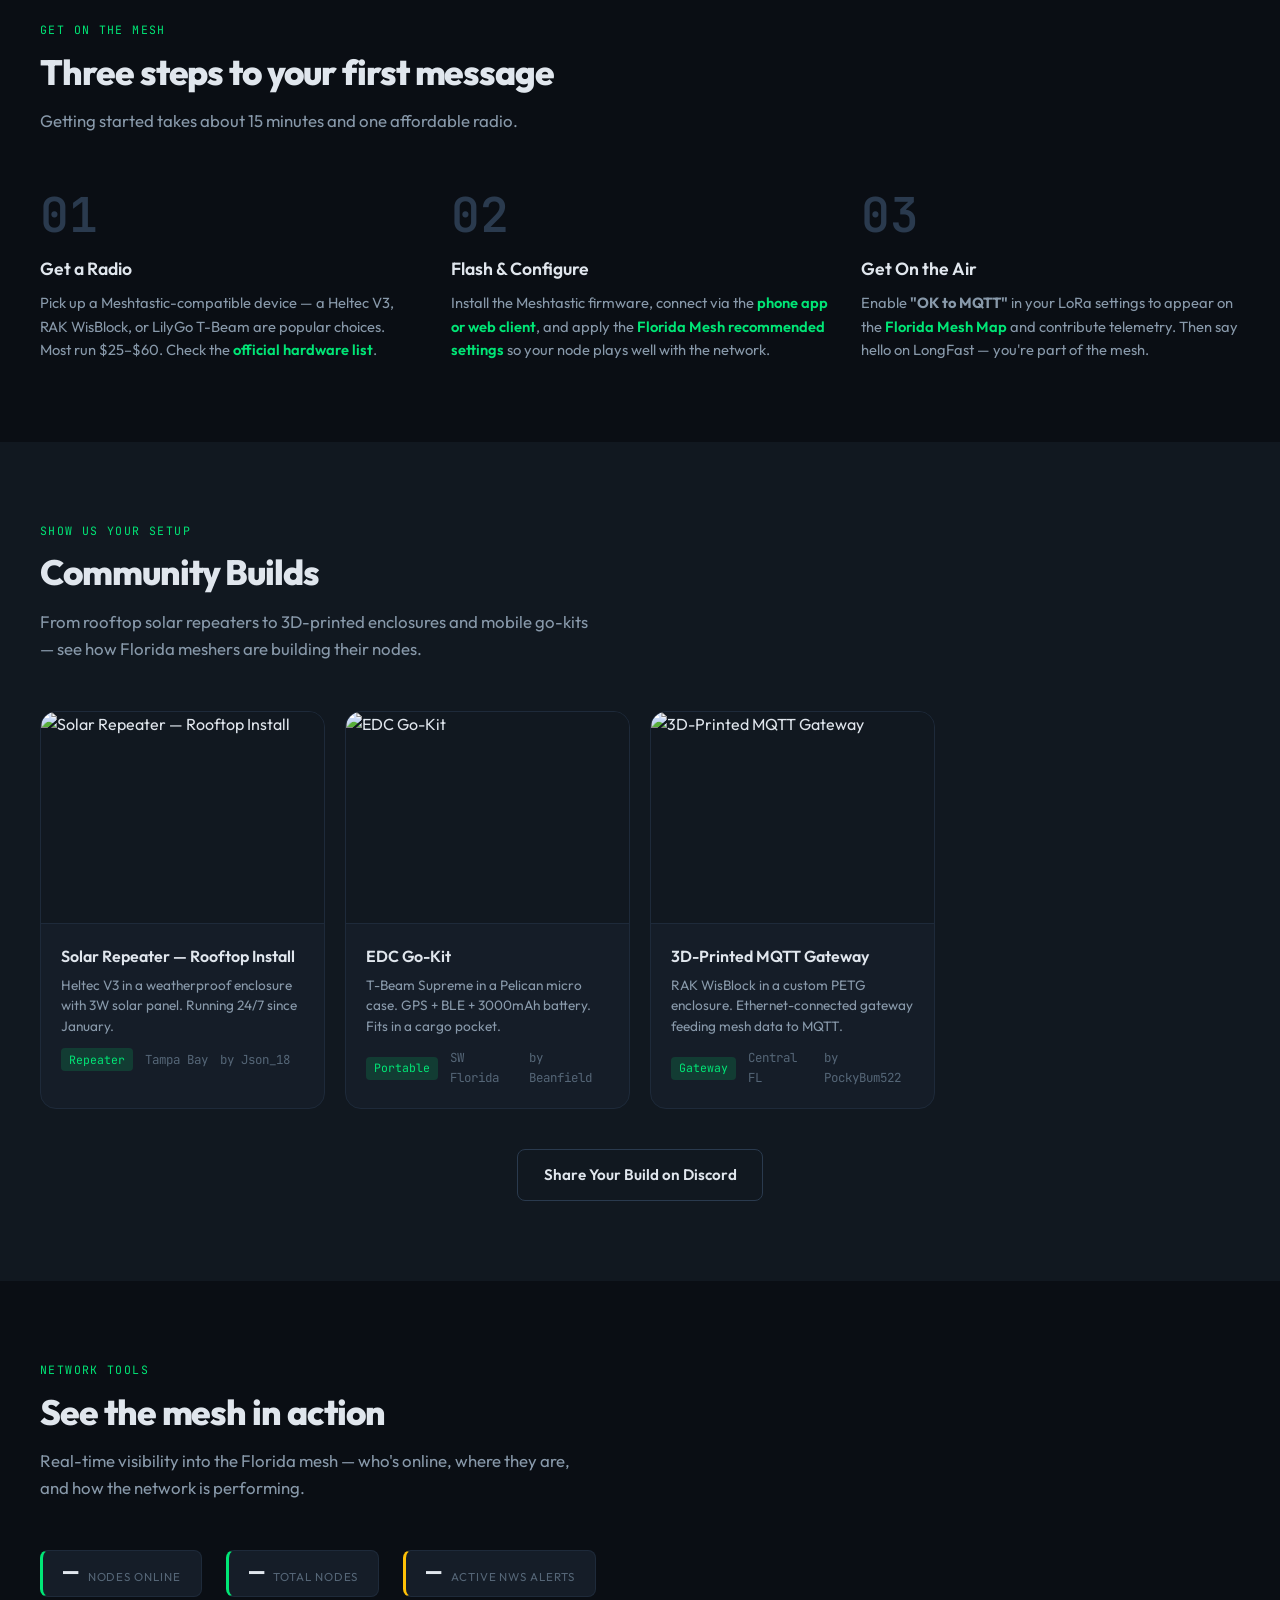
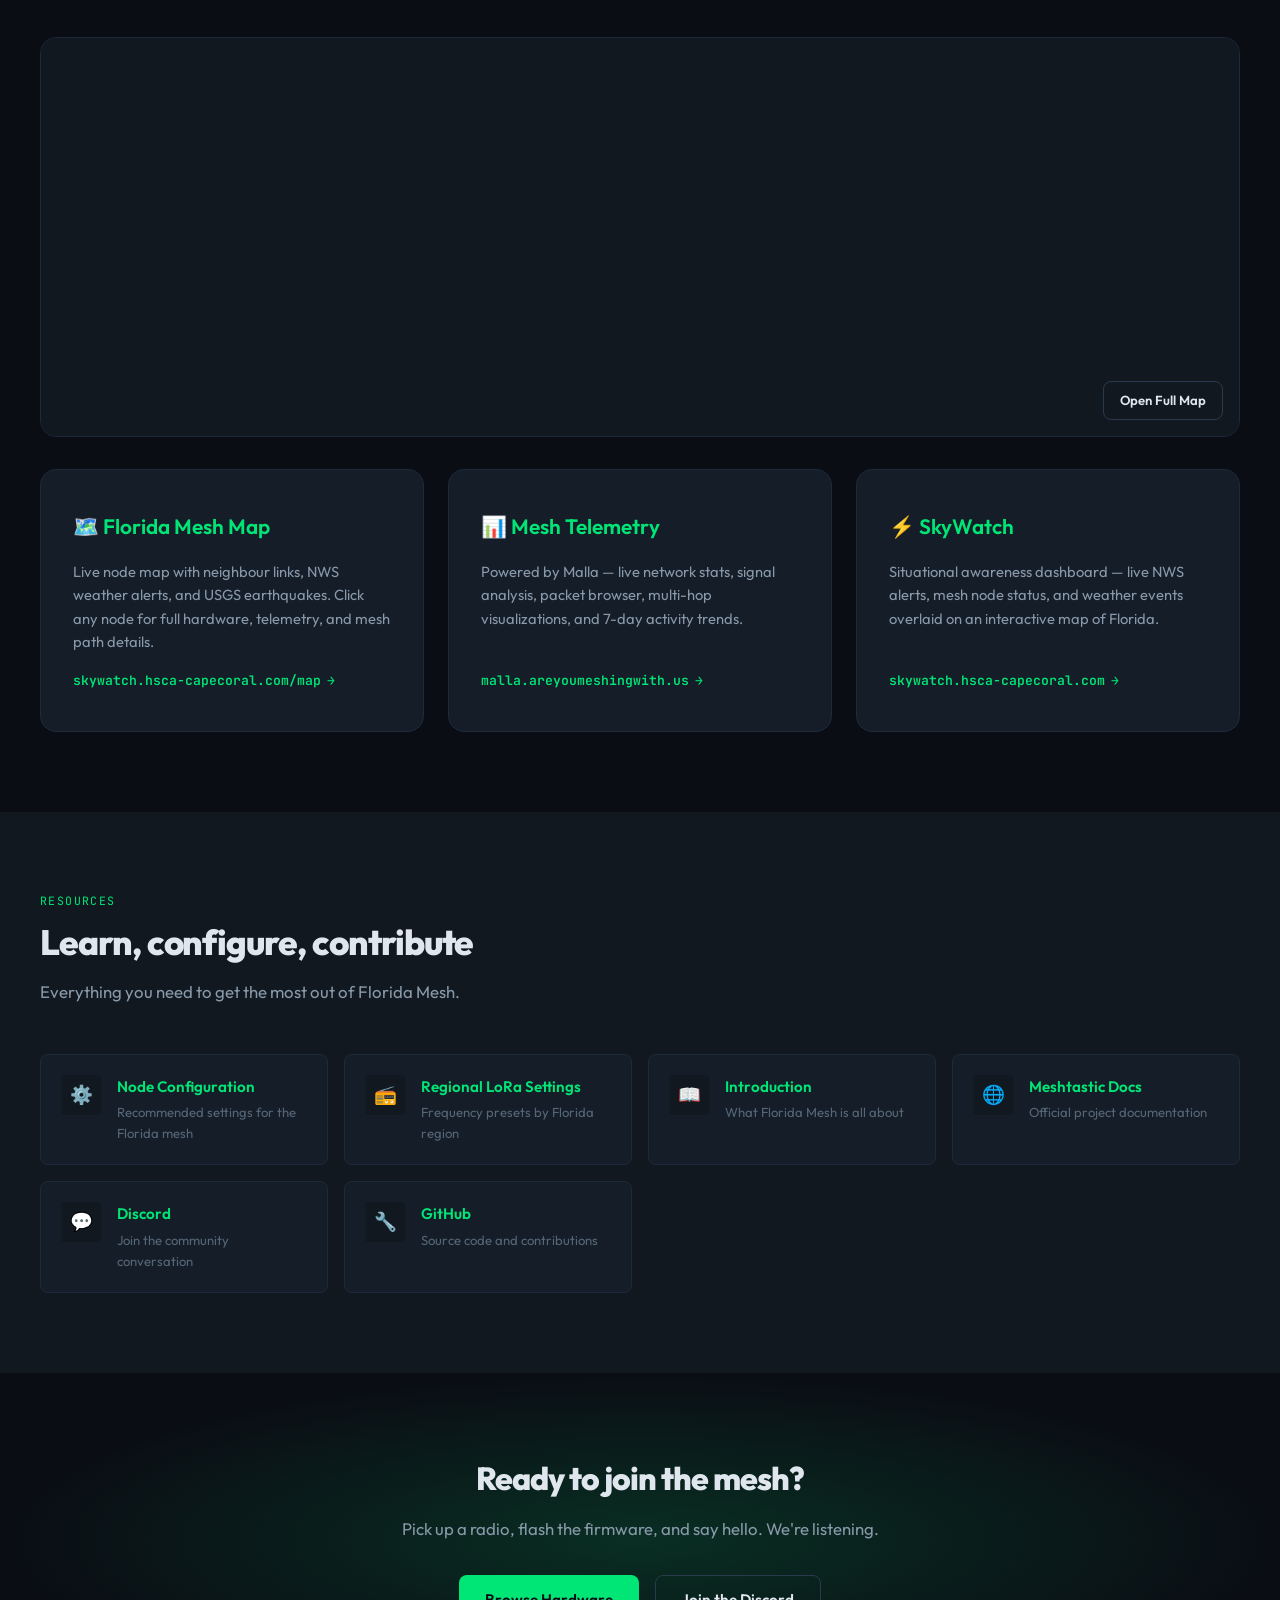
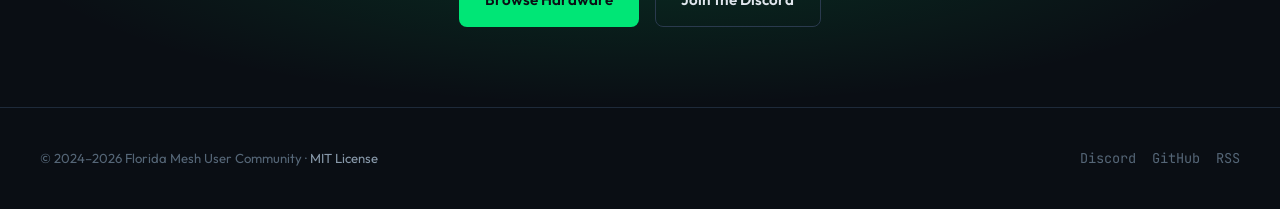
==== commit de6d4b28: "Fix map links to /map, update SkyWatch URLs to hsca-capecoral.com All map links now use /map (clean " ====
--- a/index.html
+++ b/index.html
@@ -32,9 +32,9 @@
         <li><a href="https://areyoumeshingwith.us/docs/meshcore-docs/">MeshCore</a></li>
         <li><a href="https://areyoumeshingwith.us/blog/">Blog</a></li>
         <li><a href="#builds">Builds</a></li>
-        <li><a href="https://skywatch.areyoumeshingwith.us/map" target="_blank" rel="noopener">Map</a></li>
+        <li><a href="/map">Map</a></li>
         <li><a href="https://malla.areyoumeshingwith.us" target="_blank" rel="noopener">Telemetry</a></li>
-        <li><a href="https://skywatch.areyoumeshingwith.us" target="_blank" rel="noopener">SkyWatch</a></li>
+        <li><a href="https://skywatch.hsca-capecoral.com" target="_blank" rel="noopener">SkyWatch</a></li>
         <li><a href="#get-started" class="nav-cta">Get Started</a></li>
       </ul>
     </div>
@@ -45,7 +45,7 @@
     <div class="alert-banner-inner">
       <span class="alert-banner-icon">&#9888;</span>
       <span class="alert-banner-text" id="alert-banner-text"></span>
-      <a href="https://skywatch.areyoumeshingwith.us" class="alert-banner-link" target="_blank" rel="noopener">View on SkyWatch &rarr;</a>
+      <a href="https://skywatch.hsca-capecoral.com" class="alert-banner-link" target="_blank" rel="noopener">View on SkyWatch &rarr;</a>
       <button class="alert-banner-close" id="alert-banner-close" aria-label="Dismiss">&times;</button>
     </div>
   </div>
@@ -63,7 +63,7 @@
       </p>
       <div class="hero-actions">
         <a href="#get-started" class="btn btn-primary">Get Started</a>
-        <a href="https://skywatch.areyoumeshingwith.us/map" class="btn btn-secondary" target="_blank" rel="noopener">View the Mesh Map</a>
+        <a href="/map" class="btn btn-secondary">View the Mesh Map</a>
       </div>
     </div>
   </section>
@@ -139,7 +139,7 @@
           <h3>Get On the Air</h3>
           <p>
             Enable <strong>"OK to MQTT"</strong> in your LoRa settings to appear on the
-            <a href="https://skywatch.areyoumeshingwith.us/map" target="_blank" rel="noopener">Florida Mesh Map</a>
+            <a href="/map">Florida Mesh Map</a>
             and contribute telemetry. Then say hello on LongFast — you're part of the mesh.
           </p>
         </div>
@@ -213,19 +213,19 @@
       <div class="mini-map-container reveal">
         <div id="mini-map"></div>
         <div class="mini-map-overlay">
-          <a href="https://skywatch.areyoumeshingwith.us/map" class="btn btn-secondary btn-sm" target="_blank" rel="noopener">Open Full Map</a>
+          <a href="/map" class="btn btn-secondary btn-sm">Open Full Map</a>
         </div>
       </div>
 
       <div class="tools-grid">
-        <a href="https://skywatch.areyoumeshingwith.us/map" class="tool-card reveal" target="_blank" rel="noopener">
+        <a href="/map" class="tool-card reveal">
           <h3>🗺️ Florida Mesh Map</h3>
           <p>
             Live node map with neighbour links, NWS weather alerts, and
             USGS earthquakes. Click any node for full hardware, telemetry,
             and mesh path details.
           </p>
-          <span class="tool-link">skywatch.areyoumeshingwith.us/map</span>
+          <span class="tool-link">skywatch.hsca-capecoral.com/map</span>
         </a>
 
         <a href="https://malla.areyoumeshingwith.us" class="tool-card reveal" target="_blank" rel="noopener">
@@ -237,13 +237,13 @@
           <span class="tool-link">malla.areyoumeshingwith.us</span>
         </a>
 
-        <a href="https://skywatch.areyoumeshingwith.us" class="tool-card reveal" target="_blank" rel="noopener">
+        <a href="https://skywatch.hsca-capecoral.com" class="tool-card reveal" target="_blank" rel="noopener">
           <h3>⚡ SkyWatch</h3>
           <p>
             Situational awareness dashboard — live NWS alerts, mesh node status,
             and weather events overlaid on an interactive map of Florida.
           </p>
-          <span class="tool-link">skywatch.areyoumeshingwith.us</span>
+          <span class="tool-link">skywatch.hsca-capecoral.com</span>
         </a>
       </div>
     </div>
